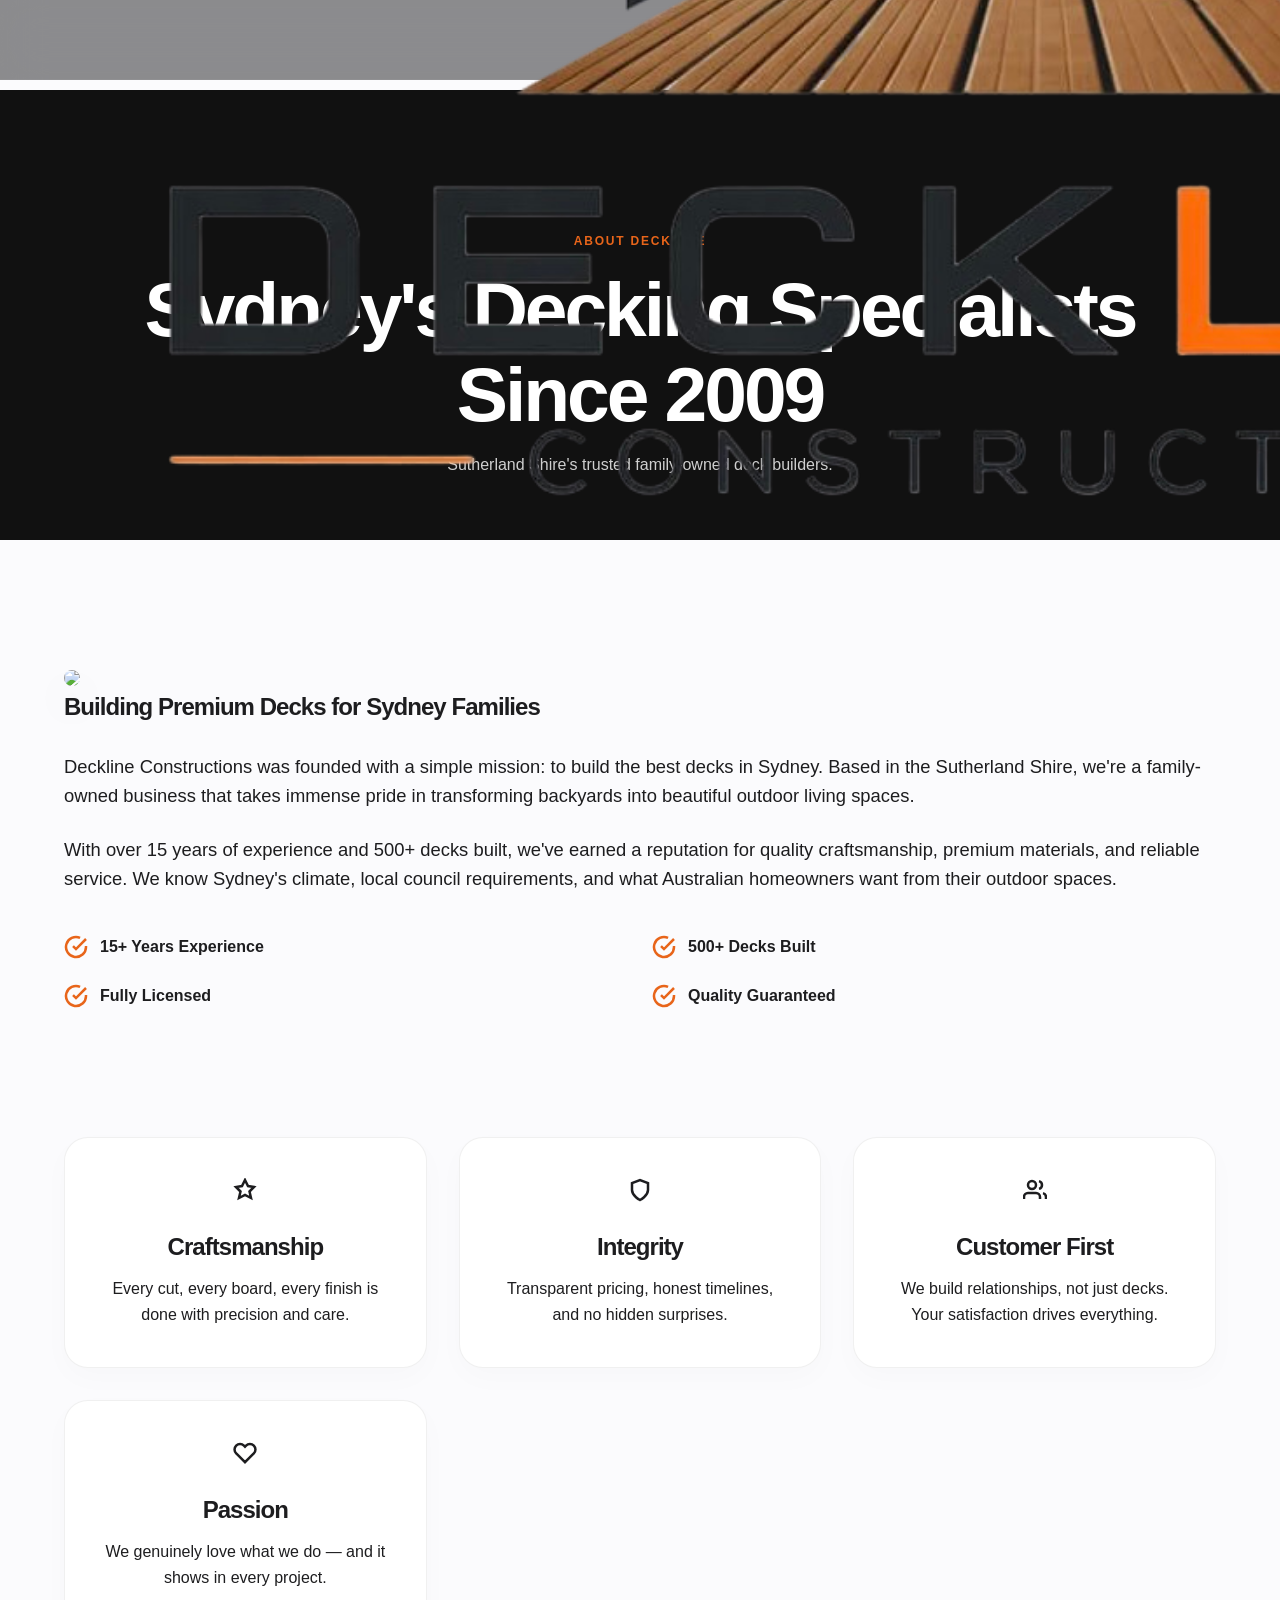
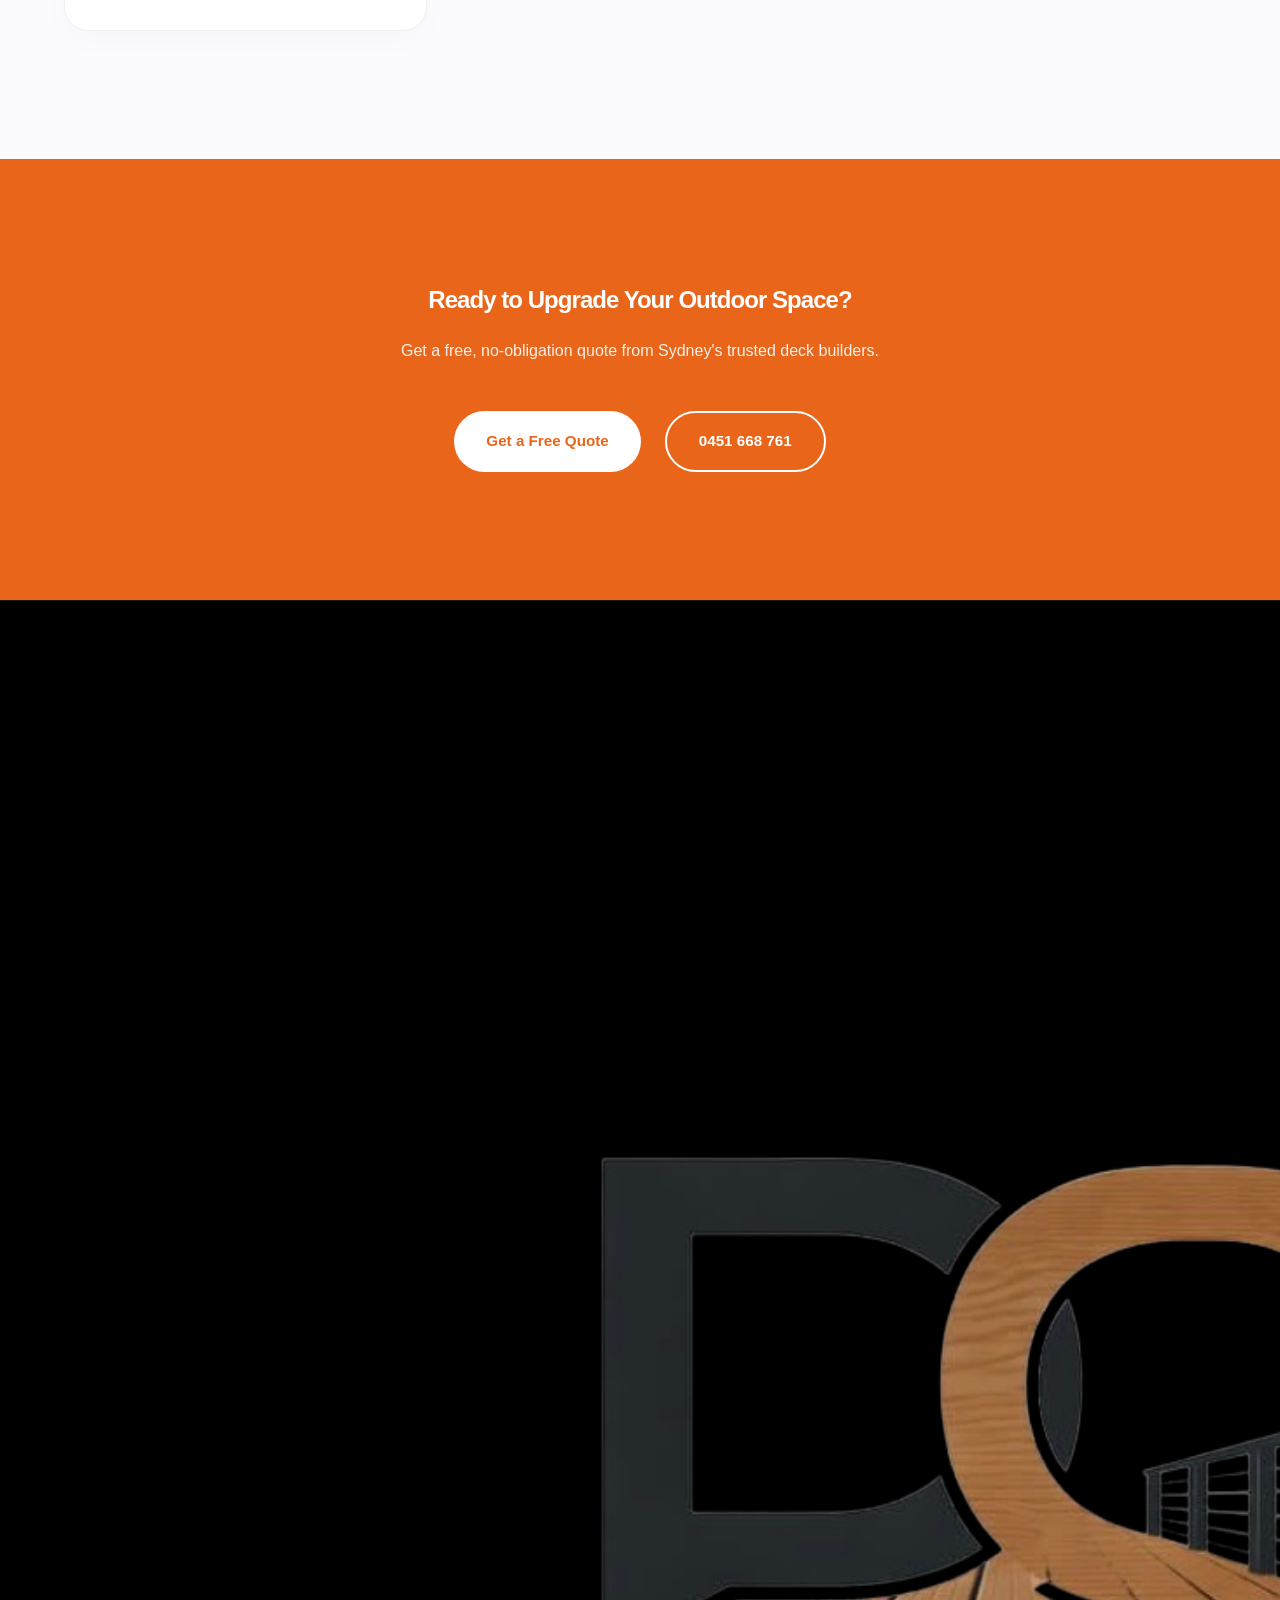
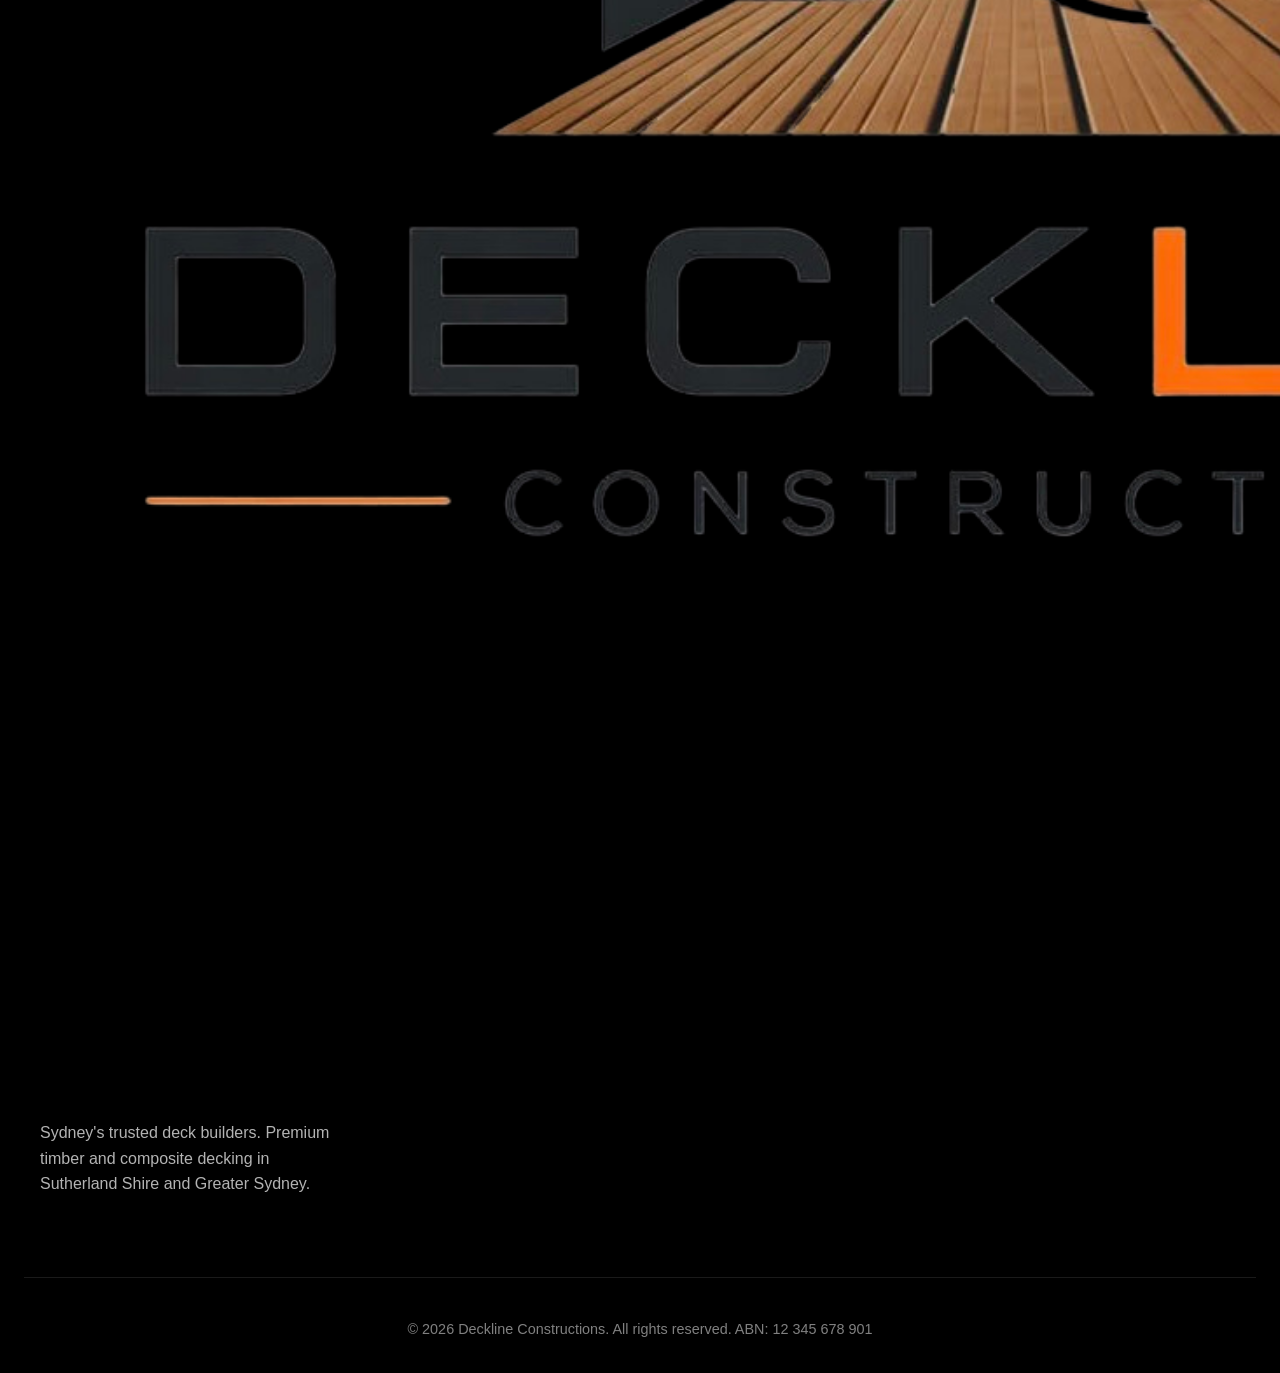
==== about.html @ 8457c36b "Update about.html" ====
<!DOCTYPE html>
<html lang="en">
<head>
  <meta charset="UTF-8">
  <meta name="viewport" content="width=device-width, initial-scale=1.0">
  <title>About Deckline Constructions | Custom Deck Builders Sydney</title>
  <link rel="stylesheet" href="style.css">
</head>
<body>

  <nav id="navbar">
    <a href="index.html" class="nav-logo">
      <img src="DecklineLogo.png" class="full-logo" alt="Deckline Constructions" onerror="this.outerHTML='<span style=\'color:var(--text-dark); font-size:1.5rem; font-weight:800;\'>Deckline</span>'">
    </a>
    <ul class="nav-links">
      <li><a href="index.html">Home</a></li>
      <li><a href="services.html">Services</a></li>
      <li><a href="gallery.html">Gallery</a></li>
      <li><a href="about.html" style="color: var(--accent); font-weight: 700;">About</a></li>
      <li><a href="contact.html">Contact</a></li>
    </ul>
    <div class="nav-actions">
      <a href="tel:0451668761" class="nav-phone"><svg width="20" height="20" fill="none" stroke="var(--accent)" stroke-width="2" viewBox="0 0 24 24"><path d="M22 16.92v3a2 2 0 0 1-2.18 2 19.79 19.79 0 0 1-8.63-3.07 19.5 19.5 0 0 1-6-6 19.79 19.79 0 0 1-3.07-8.67A2 2 0 0 1 4.11 2h3a2 2 0 0 1 2 1.72 12.84 12.84 0 0 0 .7 2.81 2 2 0 0 1-.45 2.11L8.09 9.91a16 16 0 0 0 6 6l1.27-1.27a2 2 0 0 1 2.11-.45 12.84 12.84 0 0 0 2.81.7A2 2 0 0 1 22 16.92z"></path></svg> 0451 668 761</a>
      <a href="contact.html" class="btn btn-accent" style="padding: 0.8rem 2rem;">Get a Quote</a>
    </div>
  </nav>

  <main style="padding-top: 90px; background: var(--bg-white);">
    
    <header class="hero-global" style="height: 50vh; min-height: 450px; background: var(--bg-dark);">
      <div class="container hero-content reveal text-center">
        <span class="section-label">About Deckline</span>
        <h1 style="color: white; margin-bottom: 1rem; font-size: clamp(3rem, 6vw, 5rem);">Sydney's Decking Specialists Since 2009</h1>
        <p style="max-width: 600px; margin: 0 auto; color: rgba(255,255,255,0.8);">Sutherland Shire's trusted family-owned deck builders.</p>
      </div>
    </header>

    <section style="padding: 8rem 0;">
      <div class="container grid-2 align-items-start">
        <img src="/api/placeholder/800/600" style="width: 100%; border-radius: var(--radius-lg); box-shadow: 0 20px 40px rgba(0,0,0,0.1);" class="reveal">
        <div class="reveal delay-1">
          <h2 style="margin-bottom: 2rem;">Building Premium Decks for Sydney Families</h2>
          <p style="margin-bottom: 1.5rem; font-size: 1.15rem; color: var(--text-dark);">Deckline Constructions was founded with a simple mission: to build the best decks in Sydney. Based in the Sutherland Shire, we're a family-owned business that takes immense pride in transforming backyards into beautiful outdoor living spaces.</p>
          <p style="margin-bottom: 2.5rem; font-size: 1.15rem; color: var(--text-dark);">With over 15 years of experience and 500+ decks built, we've earned a reputation for quality craftsmanship, premium materials, and reliable service. We know Sydney's climate, local council requirements, and what Australian homeowners want from their outdoor spaces.</p>
          <ul style="list-style: none; display: grid; grid-template-columns: 1fr 1fr; gap: 1.5rem;">
            <li style="font-weight: 600; color: var(--text-dark); display: flex; align-items: center; gap: 0.75rem;"><svg width="24" height="24" fill="none" stroke="var(--accent)" stroke-width="2.5" viewBox="0 0 24 24"><path d="M22 11.08V12a10 10 0 1 1-5.93-9.14"></path><polyline points="22 4 12 14.01 9 11.01"></polyline></svg> 15+ Years Experience</li>
            <li style="font-weight: 600; color: var(--text-dark); display: flex; align-items: center; gap: 0.75rem;"><svg width="24" height="24" fill="none" stroke="var(--accent)" stroke-width="2.5" viewBox="0 0 24 24"><path d="M22 11.08V12a10 10 0 1 1-5.93-9.14"></path><polyline points="22 4 12 14.01 9 11.01"></polyline></svg> 500+ Decks Built</li>
            <li style="font-weight: 600; color: var(--text-dark); display: flex; align-items: center; gap: 0.75rem;"><svg width="24" height="24" fill="none" stroke="var(--accent)" stroke-width="2.5" viewBox="0 0 24 24"><path d="M22 11.08V12a10 10 0 1 1-5.93-9.14"></path><polyline points="22 4 12 14.01 9 11.01"></polyline></svg> Fully Licensed</li>
            <li style="font-weight: 600; color: var(--text-dark); display: flex; align-items: center; gap: 0.75rem;"><svg width="24" height="24" fill="none" stroke="var(--accent)" stroke-width="2.5" viewBox="0 0 24 24"><path d="M22 11.08V12a10 10 0 1 1-5.93-9.14"></path><polyline points="22 4 12 14.01 9 11.01"></polyline></svg> Quality Guaranteed</li>
          </ul>
        </div>
      </div>

      <div class="container" style="margin-top: 8rem;">
        <div style="display: grid; grid-template-columns: repeat(auto-fit, minmax(280px, 1fr)); gap: 2rem;">
          <div class="card reveal text-center">
            <div class="card-icon" style="margin: 0 auto 1.5rem;"><svg width="24" height="24" fill="none" stroke="currentColor" stroke-width="2.5" viewBox="0 0 24 24"><path d="M12 2l3 6 6 1-4.5 4.5L18 20l-6-3-6 3 1.5-6.5L3 9l6-1z"></path></svg></div>
            <h4 style="font-size: 1.5rem; margin-bottom: 1rem;">Craftsmanship</h4>
            <p>Every cut, every board, every finish is done with precision and care.</p>
          </div>
          <div class="card reveal delay-1 text-center">
            <div class="card-icon" style="margin: 0 auto 1.5rem;"><svg width="24" height="24" fill="none" stroke="currentColor" stroke-width="2.5" viewBox="0 0 24 24"><path d="M12 22s8-4 8-10V5l-8-3-8 3v7c0 6 8 10 8 10z"></path></svg></div>
            <h4 style="font-size: 1.5rem; margin-bottom: 1rem;">Integrity</h4>
            <p>Transparent pricing, honest timelines, and no hidden surprises.</p>
          </div>
          <div class="card reveal delay-2 text-center">
            <div class="card-icon" style="margin: 0 auto 1.5rem;"><svg width="24" height="24" fill="none" stroke="currentColor" stroke-width="2.5" viewBox="0 0 24 24"><path d="M17 21v-2a4 4 0 0 0-4-4H5a4 4 0 0 0-4 4v2"></path><circle cx="9" cy="7" r="4"></circle><path d="M23 21v-2a4 4 0 0 0-3-3.87"></path><path d="M16 3.13a4 4 0 0 1 0 7.75"></path></svg></div>
            <h4 style="font-size: 1.5rem; margin-bottom: 1rem;">Customer First</h4>
            <p>We build relationships, not just decks. Your satisfaction drives everything.</p>
          </div>
          <div class="card reveal delay-1 text-center">
            <div class="card-icon" style="margin: 0 auto 1.5rem;"><svg width="24" height="24" fill="none" stroke="currentColor" stroke-width="2.5" viewBox="0 0 24 24"><path d="M20.84 4.61a5.5 5.5 0 0 0-7.78 0L12 5.67l-1.06-1.06a5.5 5.5 0 0 0-7.78 7.78l1.06 1.06L12 21.23l7.78-7.78 1.06-1.06a5.5 5.5 0 0 0 0-7.78z"></path></svg></div>
            <h4 style="font-size: 1.5rem; margin-bottom: 1rem;">Passion</h4>
            <p>We genuinely love what we do — and it shows in every project.</p>
          </div>
        </div>
      </div>
    </section>

    <section style="background: var(--accent); text-align: center; padding: 8rem 0;">
      <div class="container reveal">
        <h2 style="color: white; margin-bottom: 1.5rem;">Ready to Upgrade Your Outdoor Space?</h2>
        <p style="color: rgba(255,255,255,0.9); max-width: 600px; margin: 0 auto 3rem;">Get a free, no-obligation quote from Sydney's trusted deck builders.</p>
        <div style="display: flex; gap: 1.5rem; justify-content: center; flex-wrap: wrap;">
          <a href="contact.html" class="btn" style="background: white; color: var(--accent);">Get a Free Quote</a>
          <a href="tel:0451668761" class="btn" style="border: 2px solid white; color: white; background: transparent;">0451 668 761</a>
        </div>
      </div>
    </section>
  </main>
  
  <footer>
    <div class="footer-grid">
      <div>
        <a href="index.html" style="display: block; margin-bottom: 2rem;"><img src="DecklineLogo.png" class="full-logo" alt="Deckline Logo" onerror="this.outerHTML='<span style=\'color:white; font-size:1.5rem; font-weight:800;\'>Deckline</span>'"></a>
        <p style="font-size: 1rem; max-width: 300px; color: rgba(255,255,255,0.7);">Sydney's trusted deck builders. Premium timber and composite decking in Sutherland Shire and Greater Sydney.</p>
      </div>
      <div>
        <div class="footer-title">Services</div>
        <ul class="footer-links">
          <li><a href="timber.html">Timber Decking</a></li>
          <li><a href="composite.html">Composite Decking</a></li>
          <li><a href="repairs.html">Deck Repairs</a></li>
          <li><a href="pool.html">Pool Decking</a></li>
          <li><a href="outdoor.html">Outdoor Living Spaces</a></li>
        </ul>
      </div>
      <div>
        <div class="footer-title">Service Areas</div>
        <ul class="footer-links">
          <li><a href="#">Sutherland Shire</a></li>
          <li><a href="#">Menai & Cronulla</a></li>
          <li><a href="#">Caringbah</a></li>
          <li><a href="#">Greater Sydney</a></li>
        </ul>
      </div>
      <div>
        <div class="footer-title">Contact</div>
        <ul class="footer-links">
          <li style="display: flex; gap: 1rem; align-items: center;"><svg width="20" height="20" fill="none" stroke="var(--accent)" stroke-width="2" viewBox="0 0 24 24"><path d="M22 16.92v3a2 2 0 0 1-2.18 2 19.79 19.79 0 0 1-8.63-3.07 19.5 19.5 0 0 1-6-6 19.79 19.79 0 0 1-3.07-8.67A2 2 0 0 1 4.11 2h3a2 2 0 0 1 2 1.72 12.84 12.84 0 0 0 .7 2.81 2 2 0 0 1-.45 2.11L8.09 9.91a16 16 0 0 0 6 6l1.27-1.27a2 2 0 0 1 2.11-.45 12.84 12.84 0 0 0 2.81.7A2 2 0 0 1 22 16.92z"></path></svg> 0451 668 761</li>
          <li style="display: flex; gap: 1rem; align-items: center;"><svg width="20" height="20" fill="none" stroke="var(--accent)" stroke-width="2" viewBox="0 0 24 24"><path d="M4 4h16c1.1 0 2 .9 2 2v12c0 1.1-.9 2-2 2H4c-1.1 0-2-.9-2-2V6c0-1.1.9-2 2-2z"></path><polyline points="22,6 12,13 2,6"></polyline></svg> info@deckline.com.au</li>
        </ul>
      </div>
    </div>
    <div style="text-align: center; border-top: 1px solid rgba(255,255,255,0.1); margin-top: 5rem; padding-top: 2.5rem; color: rgba(255,255,255,0.5); font-size: 0.9rem;">
      © 2026 Deckline Constructions. All rights reserved. ABN: 12 345 678 901
    </div>
  </footer>
  <script>window.addEventListener('scroll', () => { document.getElementById('navbar').classList.toggle('scrolled', window.scrollY > 50); }); const observer = new IntersectionObserver((entries) => { entries.forEach(e => { if (e.isIntersecting) { e.target.classList.add('visible'); observer.unobserve(e.target); }}); }, { threshold: 0.1 }); document.querySelectorAll('.reveal').forEach(el => observer.observe(el));</script>
</body>
</html>
---- style.css ----
:root {
  --bg-light: #FBFBFD; --bg-dark: #111111; --bg-pitch: #000000;
  --surface-light: #FFFFFF; --surface-dark: #1C1C1E;
  --text-dark: #1D1D1F; --text-muted: #86868B;
  --accent: #E8651A; --accent-hover: #FF7B2E;
  --border-light: rgba(0,0,0,0.06); --border-dark: rgba(255,255,255,0.1);
  --radius-xl: 32px; --radius-lg: 24px; --radius-md: 16px;
  --ease: cubic-bezier(0.16, 1, 0.3, 1);
}
*, *::before, *::after { box-sizing: border-box; margin: 0; padding: 0; }
html { font-size: 16px; -webkit-font-smoothing: antialiased; scroll-behavior: smooth; }
body { font-family: -apple-system, BlinkMacSystemFont, "SF Pro Display", sans-serif; background: var(--bg-light); color: var(--text-dark); line-height: 1.6; overflow-x: hidden; }

/* TYPOGRAPHY */
h1, h2, h3, h4 { letter-spacing: -0.04em; font-weight: 700; line-height: 1.1; }
.section-label { color: var(--accent); font-size: 0.75rem; font-weight: 700; text-transform: uppercase; letter-spacing: 0.15em; margin-bottom: 1rem; display: block; }
.container { max-width: 1200px; margin: 0 auto; padding: 0 1.5rem; }

/* UTILS & ANIMATIONS */
.reveal { opacity: 0; transform: translateY(30px); transition: all 0.8s var(--ease); }
.reveal.visible { opacity: 1; transform: translateY(0); }
.delay-1 { transition-delay: 0.1s; } .delay-2 { transition-delay: 0.2s; }
.text-center { text-align: center; }

/* BUTTONS */
.btn { display: inline-flex; align-items: center; justify-content: center; gap: 0.5rem; padding: 1rem 2rem; border-radius: 50px; font-weight: 600; font-size: 0.95rem; cursor: pointer; transition: all 0.3s var(--ease); text-decoration: none; border: none; }
.btn-primary { background: var(--text-dark); color: white; }
.btn-primary:hover { transform: scale(1.02); background: #000; box-shadow: 0 10px 30px rgba(0,0,0,0.15); }
.btn-accent { background: var(--accent); color: white; }
.btn-accent:hover { transform: scale(1.02); background: var(--accent-hover); box-shadow: 0 10px 30px rgba(232, 101, 26, 0.3); }
.btn-outline { background: transparent; border: 1px solid var(--border-dark); color: white; backdrop-filter: blur(10px); }
.btn-outline:hover { background: rgba(255,255,255,0.1); border-color: rgba(255,255,255,0.3); }

/* NAV */
nav { position: fixed; top: 0; left: 0; right: 0; height: 80px; z-index: 100; display: flex; align-items: center; justify-content: space-between; padding: 0 5%; background: rgba(29,29,31,0.5); backdrop-filter: saturate(180%) blur(20px); -webkit-backdrop-filter: blur(20px); border-bottom: 1px solid rgba(255,255,255,0.05); transition: all 0.4s var(--ease); }
nav.scrolled { background: rgba(251,251,253,0.95); border-bottom: 1px solid var(--border-light); }
.nav-logo { font-size: 1.25rem; font-weight: 800; color: white; text-decoration: none; display: flex; align-items: center; gap: 0.5rem; transition: color 0.3s;}
nav.scrolled .nav-logo, nav.scrolled .nav-links a { color: var(--text-dark); }
.nav-logo-mark { background: var(--accent); width: 32px; height: 32px; display: flex; align-items: center; justify-content: center; border-radius: 8px; font-size: 1rem; color: white;}
.nav-links { display: none; gap: 2.5rem; list-style: none; }
.nav-links a { color: white; text-decoration: none; font-size: 0.85rem; font-weight: 600; letter-spacing: 0.05em; transition: color 0.3s; text-transform: uppercase; }
.nav-links a:hover { color: var(--accent) !important; }
@media (min-width: 1024px) { .nav-links { display: flex; } }

/* HERO SECTIONS */
.hero-global { position: relative; display: flex; align-items: center; justify-content: center; padding-top: 80px; background: var(--bg-pitch); color: white; overflow: hidden; }
.hero-img-bg { position: absolute; inset: 0; width: 100%; height: 100%; object-fit: cover; opacity: 0.4; z-index: 0; }
.hero-gradient { position: absolute; inset: 0; background: linear-gradient(180deg, rgba(0,0,0,0.3) 0%, var(--bg-pitch) 100%); z-index: 1; }
.hero-content { position: relative; z-index: 2; text-align: center; }

/* BENTO GRIDS & CARDS */
.grid-auto { display: grid; grid-template-columns: repeat(auto-fit, minmax(300px, 1fr)); gap: 1.5rem; }
.card { background: var(--surface-light); padding: 2.5rem; border-radius: var(--radius-lg); border: 1px solid var(--border-light); box-shadow: 0 10px 30px rgba(0,0,0,0.02); }
.card-dark { background: var(--surface-dark); border-color: var(--border-dark); color: white; }

/* FOOTER */
footer { background: var(--bg-pitch); color: rgba(255,255,255,0.7); padding: 5rem 1.5rem 2rem; border-top: 1px solid var(--border-dark); }
.footer-grid { display: grid; grid-template-columns: 2fr 1fr 1fr 1.5fr; gap: 3rem; max-width: 1200px; margin: 0 auto; }
.footer-title { color: white; font-size: 0.85rem; text-transform: uppercase; letter-spacing: 0.1em; margin-bottom: 1.5rem; font-weight: 700; }
.footer-links { list-style: none; display: flex; flex-direction: column; gap: 0.75rem; }
.footer-links a { color: rgba(255,255,255,0.7); text-decoration: none; font-size: 0.9rem; transition: color 0.2s; }
.footer-links a:hover { color: var(--accent); }
@media (max-width: 768px) { .footer-grid { grid-template-columns: 1fr; } }
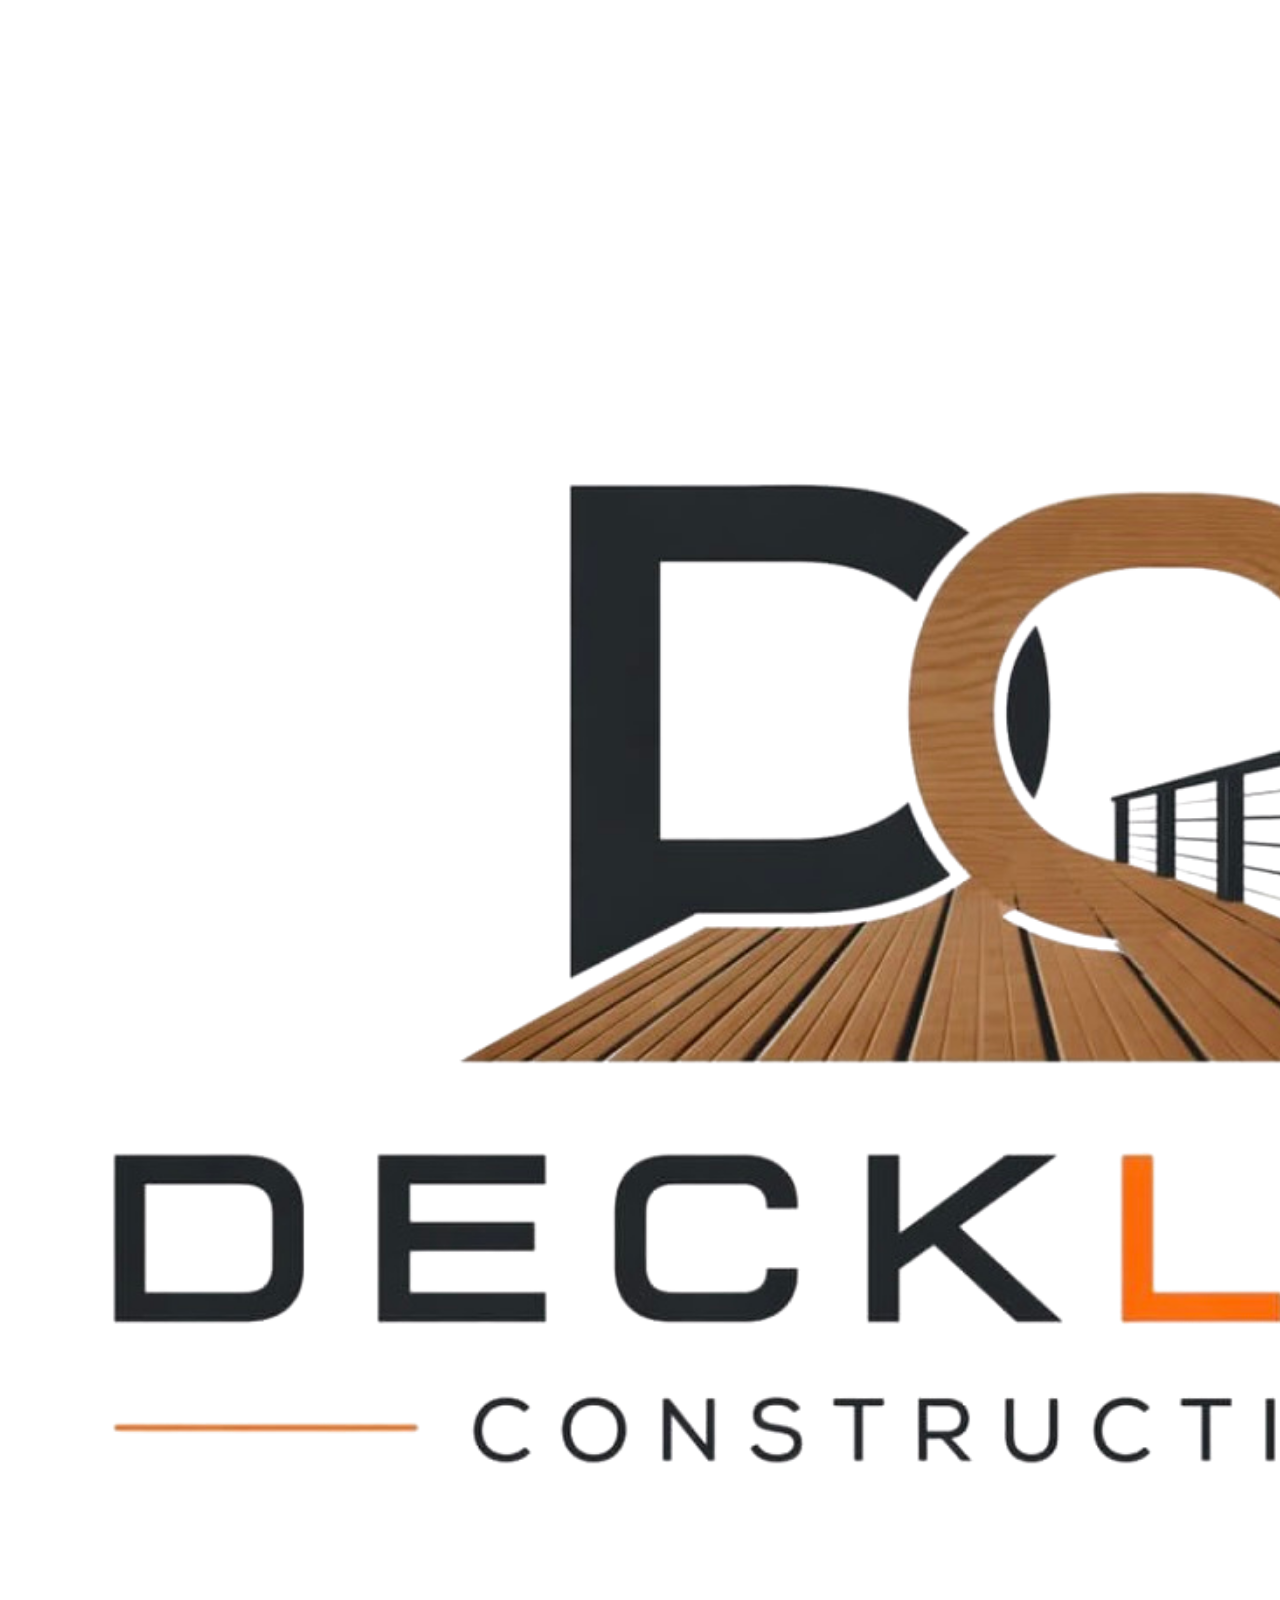
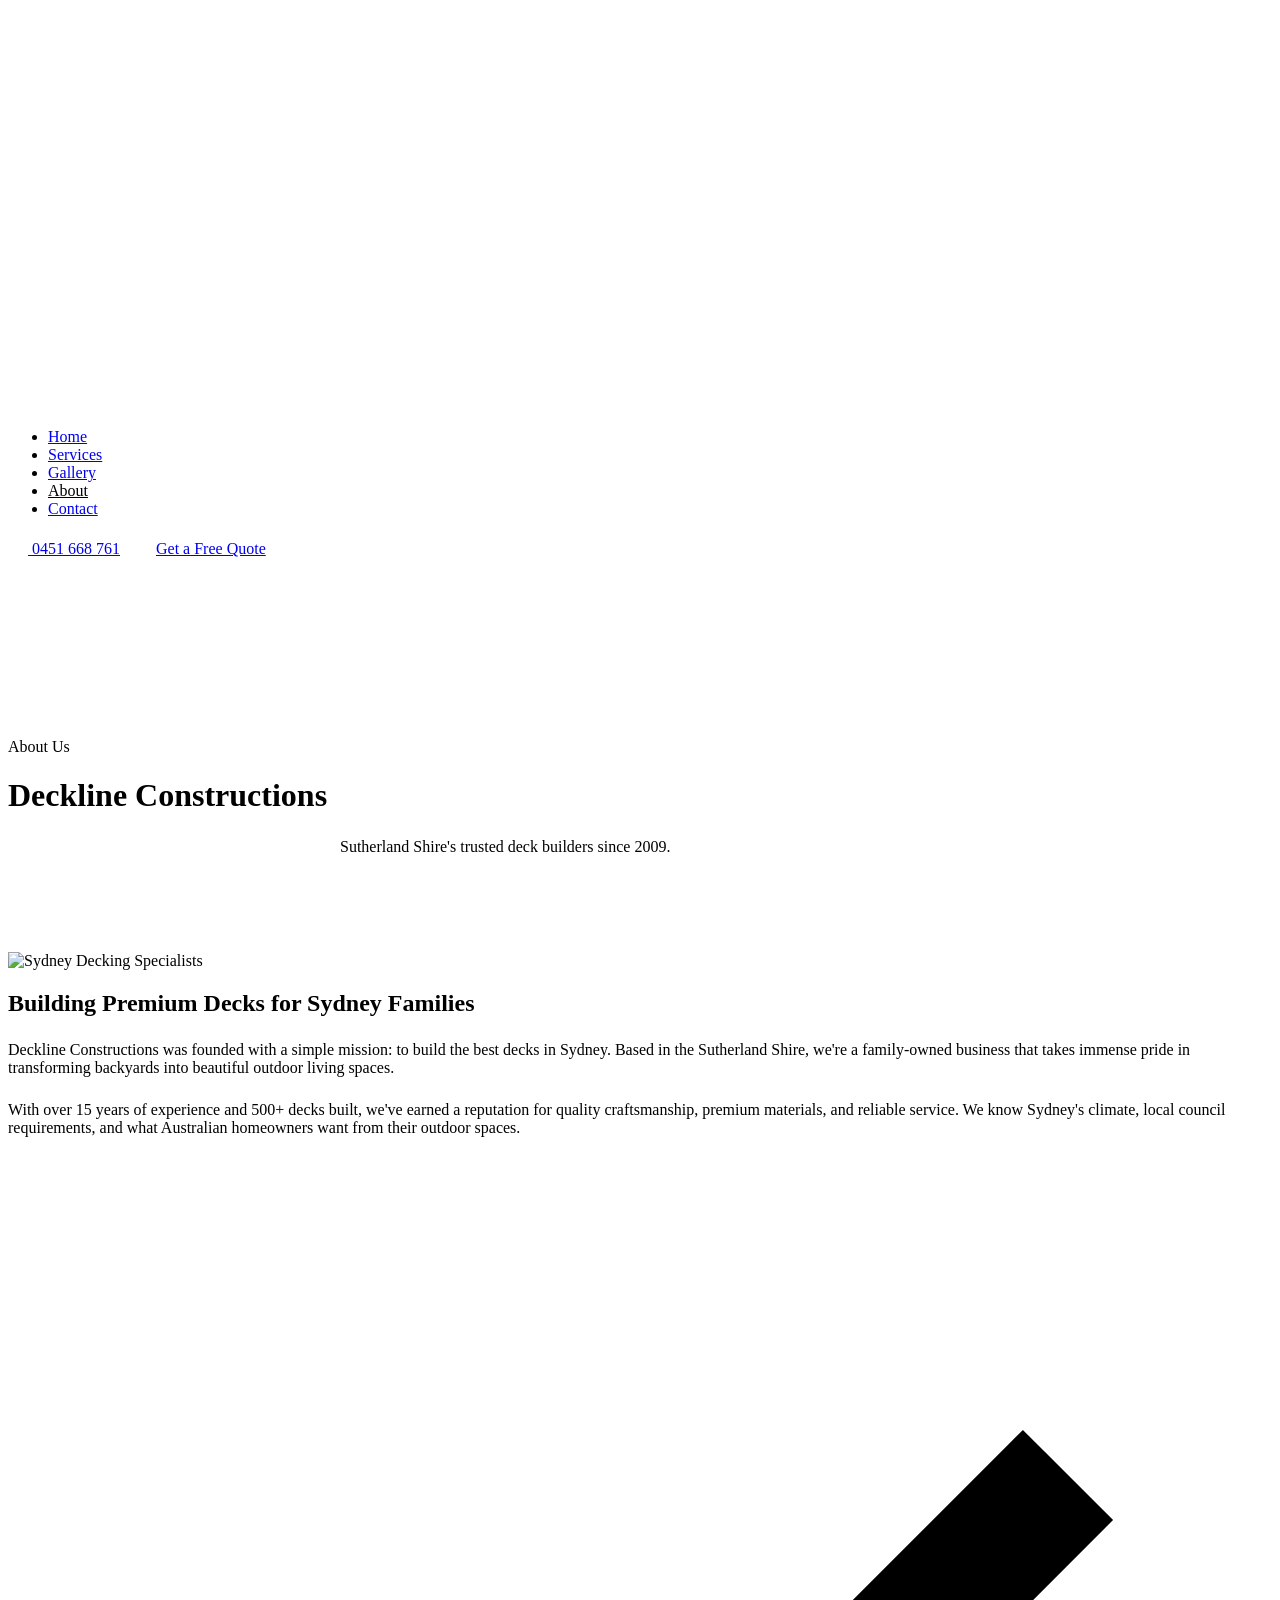
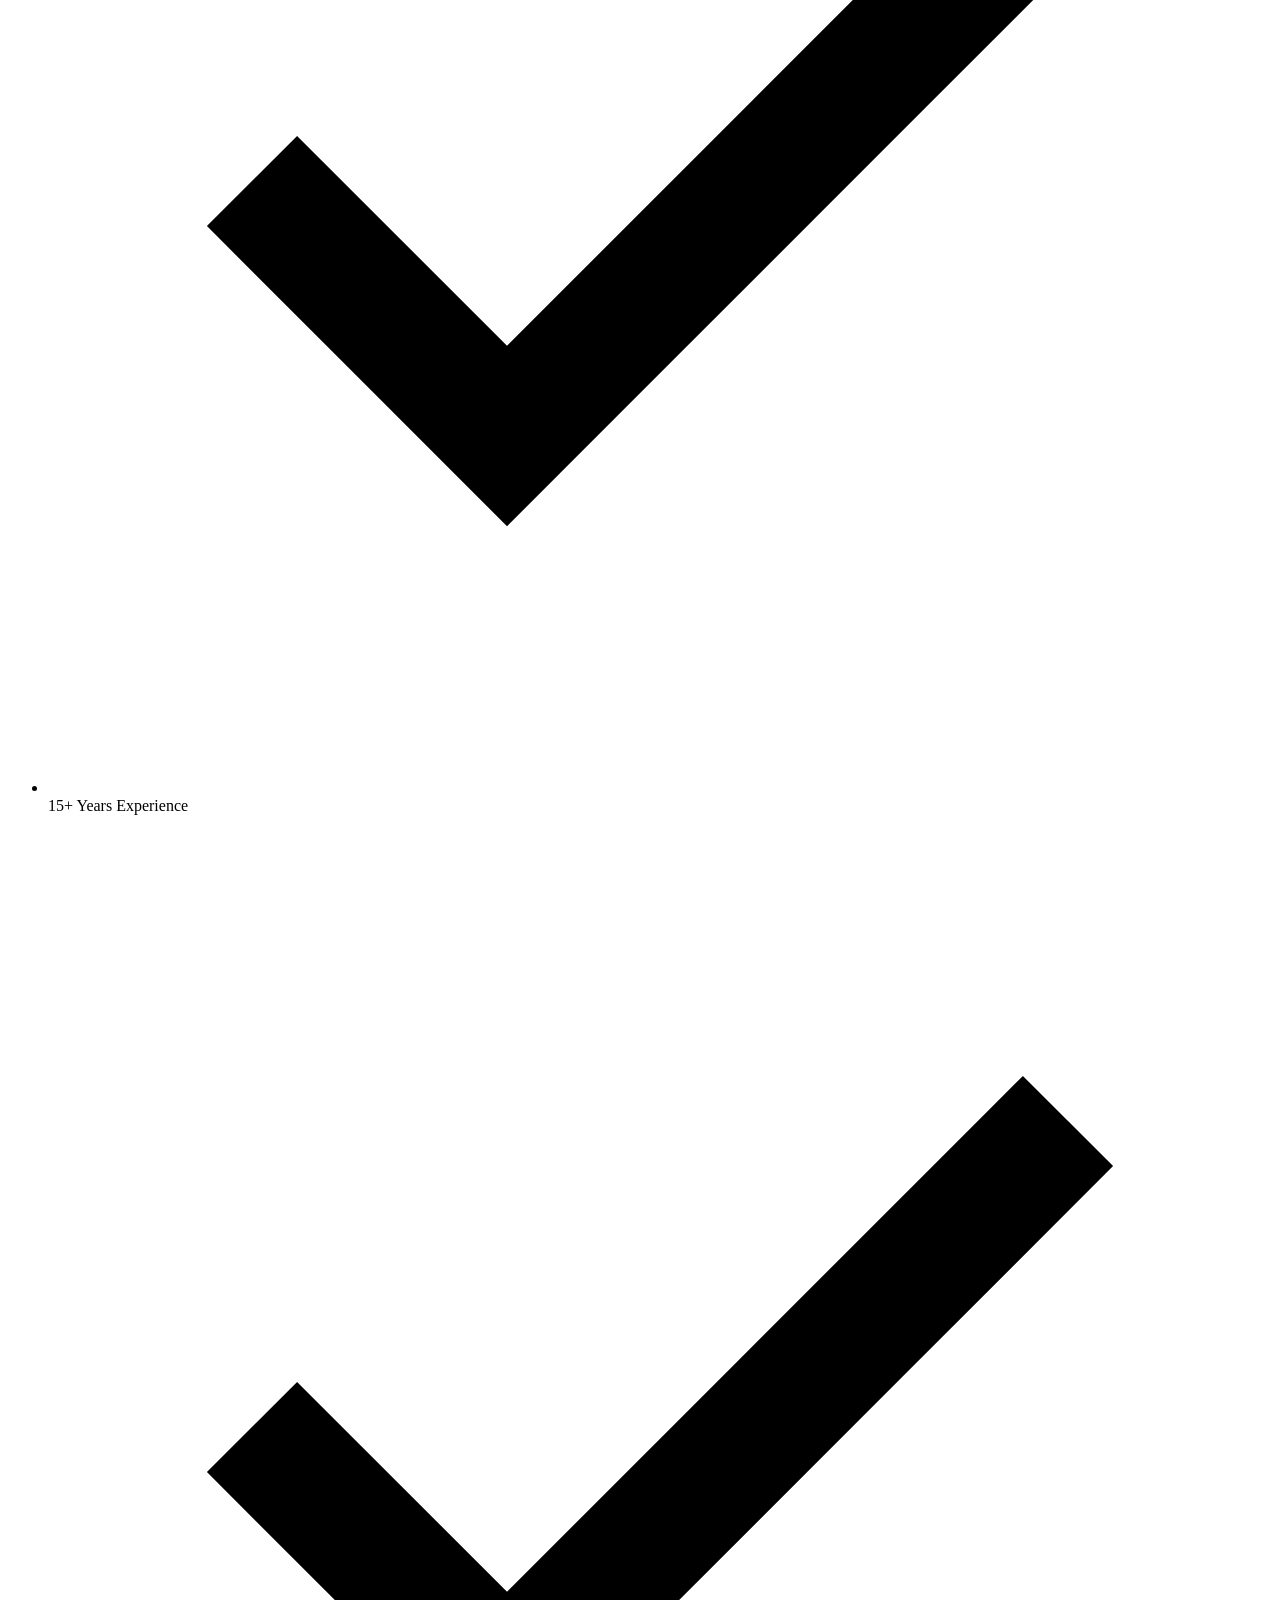
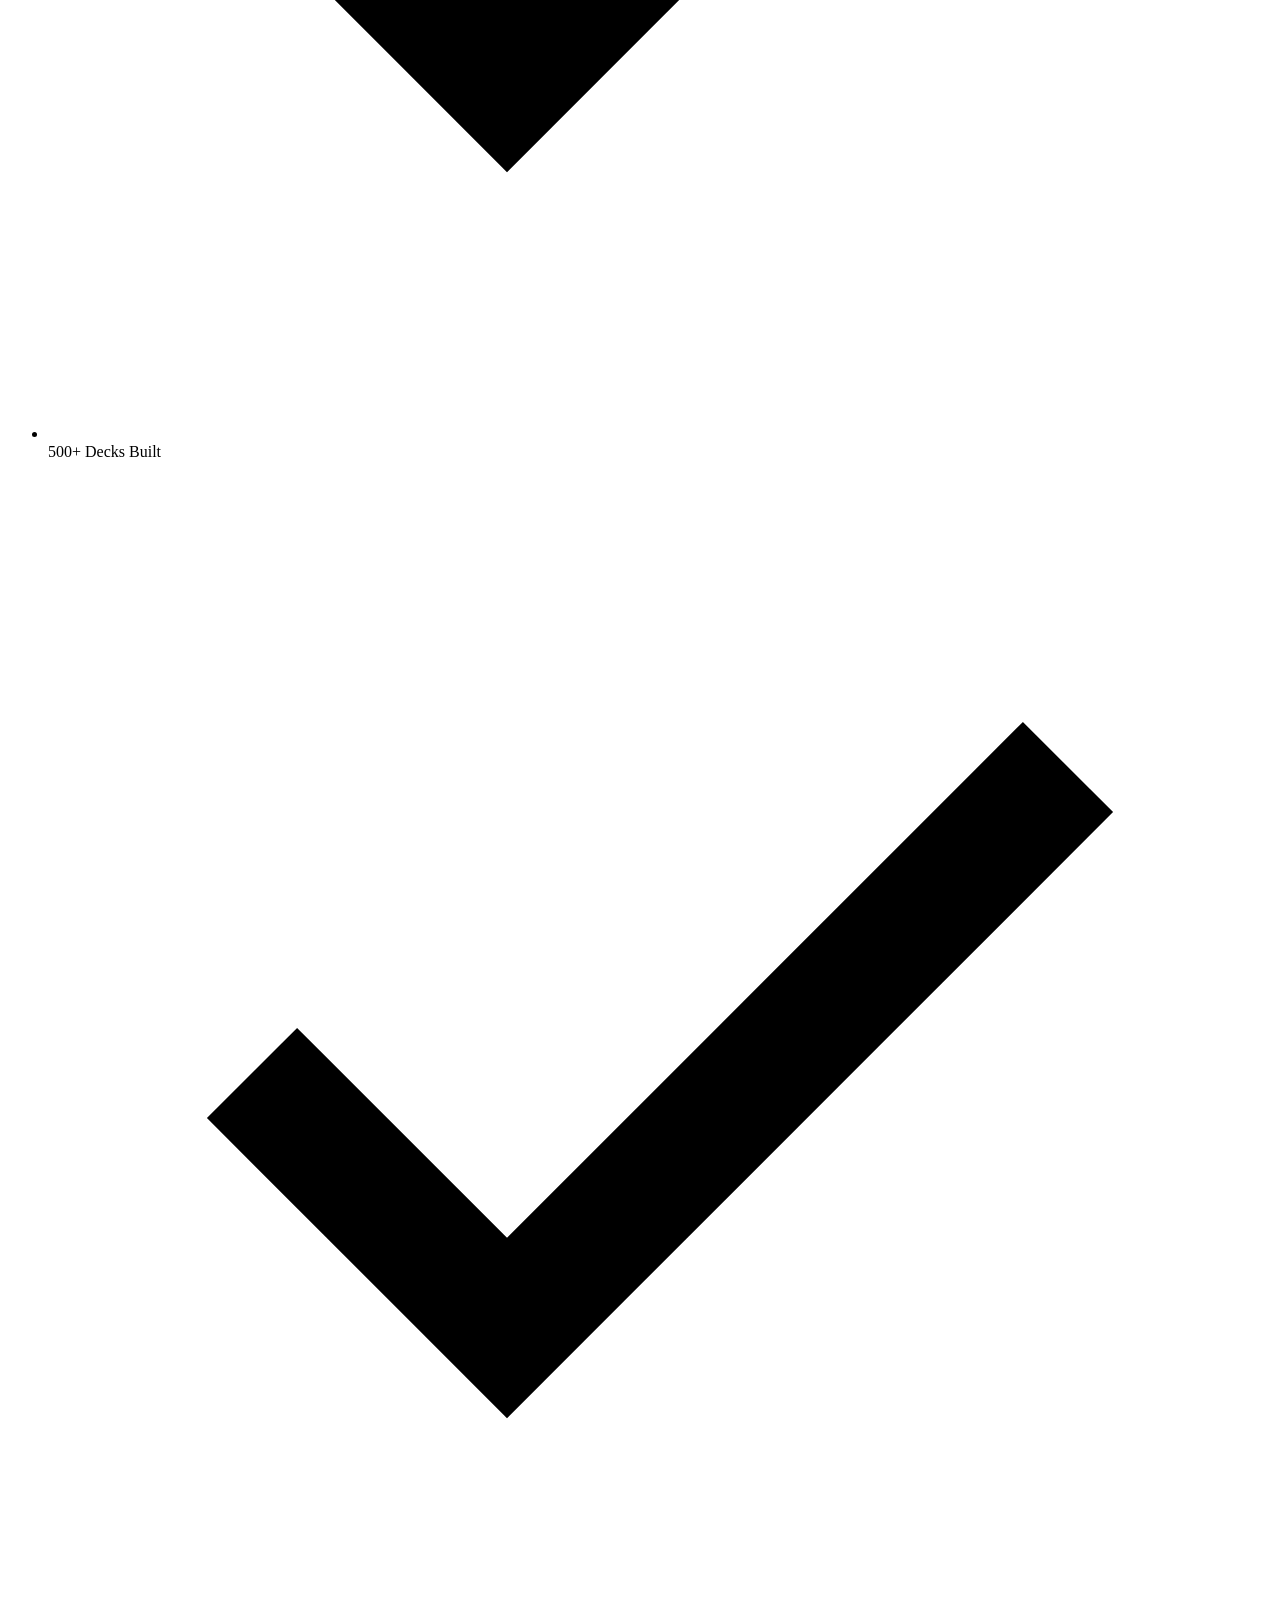
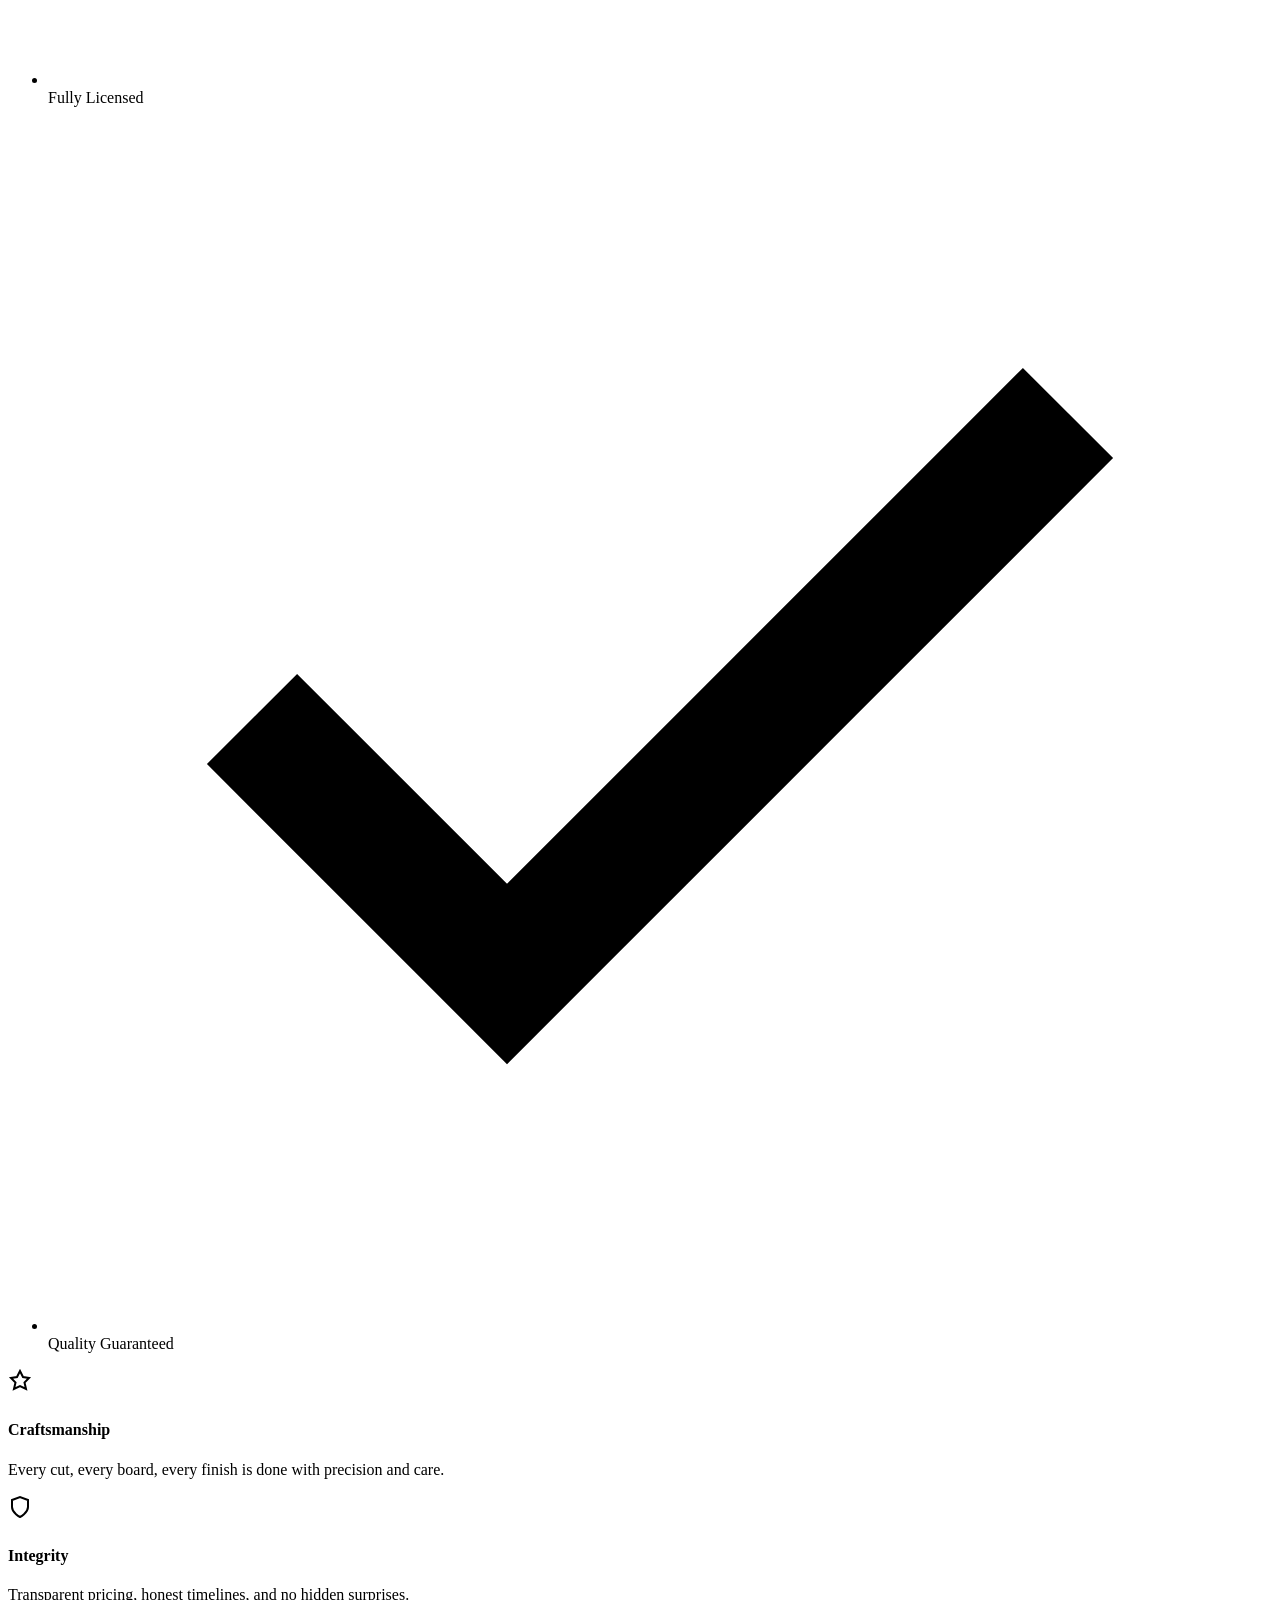
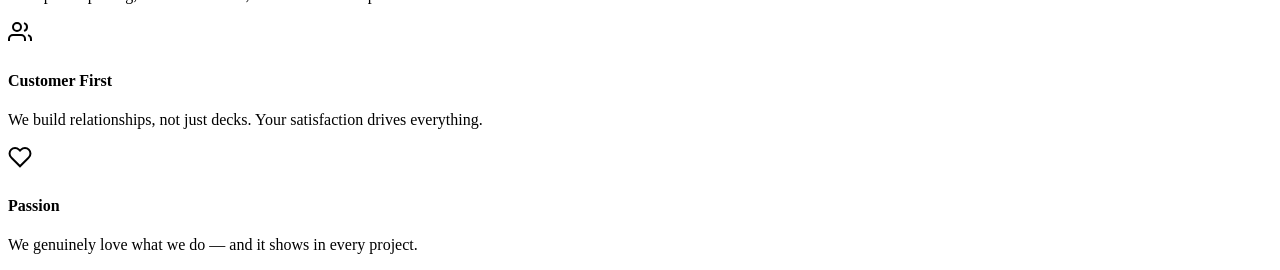
==== commit ec2eda83: "Update about.html" ====
--- a/about.html
+++ b/about.html
@@ -1,13 +1,11 @@
 <!DOCTYPE html>
-<html lang="en">
+<html lang="en" class="scroll-smooth">
 <head>
-  <meta charset="UTF-8">
-  <meta name="viewport" content="width=device-width, initial-scale=1.0">
-  <title>About Deckline Constructions | Custom Deck Builders Sydney</title>
-  <link rel="stylesheet" href="style.css">
-</head>
+  <meta charset="UTF-8" />
+  <meta name="viewport" content="width=device-width, initial-scale=1.0" />
+  <title>About Us | Deckline Constructions</title>
+  </head>
 <body>
-
   <nav id="navbar">
     <a href="index.html" class="nav-logo">
       <img src="DecklineLogo.png" class="full-logo" alt="Deckline Constructions" onerror="this.outerHTML='<span style=\'color:var(--text-dark); font-size:1.5rem; font-weight:800;\'>Deckline</span>'">
@@ -16,116 +14,69 @@
       <li><a href="index.html">Home</a></li>
       <li><a href="services.html">Services</a></li>
       <li><a href="gallery.html">Gallery</a></li>
-      <li><a href="about.html" style="color: var(--accent); font-weight: 700;">About</a></li>
+      <li><a href="about.html" style="color: var(--accent);">About</a></li>
       <li><a href="contact.html">Contact</a></li>
     </ul>
     <div class="nav-actions">
       <a href="tel:0451668761" class="nav-phone"><svg width="20" height="20" fill="none" stroke="var(--accent)" stroke-width="2" viewBox="0 0 24 24"><path d="M22 16.92v3a2 2 0 0 1-2.18 2 19.79 19.79 0 0 1-8.63-3.07 19.5 19.5 0 0 1-6-6 19.79 19.79 0 0 1-3.07-8.67A2 2 0 0 1 4.11 2h3a2 2 0 0 1 2 1.72 12.84 12.84 0 0 0 .7 2.81 2 2 0 0 1-.45 2.11L8.09 9.91a16 16 0 0 0 6 6l1.27-1.27a2 2 0 0 1 2.11-.45 12.84 12.84 0 0 0 2.81.7A2 2 0 0 1 22 16.92z"></path></svg> 0451 668 761</a>
-      <a href="contact.html" class="btn btn-accent" style="padding: 0.8rem 2rem;">Get a Quote</a>
+      <a href="contact.html" class="btn btn-accent" style="padding: 0.8rem 2rem;">Get a Free Quote</a>
     </div>
   </nav>
 
-  <main style="padding-top: 90px; background: var(--bg-white);">
-    
-    <header class="hero-global" style="height: 50vh; min-height: 450px; background: var(--bg-dark);">
-      <div class="container hero-content reveal text-center">
-        <span class="section-label">About Deckline</span>
-        <h1 style="color: white; margin-bottom: 1rem; font-size: clamp(3rem, 6vw, 5rem);">Sydney's Decking Specialists Since 2009</h1>
-        <p style="max-width: 600px; margin: 0 auto; color: rgba(255,255,255,0.8);">Sutherland Shire's trusted family-owned deck builders.</p>
+  <header style="padding-top: 180px; padding-bottom: 4rem; background: var(--bg-white);">
+    <div class="container text-center reveal">
+      <span class="section-label">About Us</span>
+      <h1 style="margin-bottom: 1.5rem;">Deckline Constructions</h1>
+      <p style="max-width: 600px; margin: 0 auto;">Sutherland Shire's trusted deck builders since 2009.</p>
+    </div>
+  </header>
+
+  <section class="bg-white" style="padding-top: 2rem;">
+    <div class="container grid-2">
+      <div class="reveal">
+        <img src="/api/placeholder/800/600" class="service-img" alt="Sydney Decking Specialists" style="aspect-ratio: 4/3;">
       </div>
-    </header>
-
-    <section style="padding: 8rem 0;">
-      <div class="container grid-2 align-items-start">
-        <img src="/api/placeholder/800/600" style="width: 100%; border-radius: var(--radius-lg); box-shadow: 0 20px 40px rgba(0,0,0,0.1);" class="reveal">
-        <div class="reveal delay-1">
-          <h2 style="margin-bottom: 2rem;">Building Premium Decks for Sydney Families</h2>
-          <p style="margin-bottom: 1.5rem; font-size: 1.15rem; color: var(--text-dark);">Deckline Constructions was founded with a simple mission: to build the best decks in Sydney. Based in the Sutherland Shire, we're a family-owned business that takes immense pride in transforming backyards into beautiful outdoor living spaces.</p>
-          <p style="margin-bottom: 2.5rem; font-size: 1.15rem; color: var(--text-dark);">With over 15 years of experience and 500+ decks built, we've earned a reputation for quality craftsmanship, premium materials, and reliable service. We know Sydney's climate, local council requirements, and what Australian homeowners want from their outdoor spaces.</p>
-          <ul style="list-style: none; display: grid; grid-template-columns: 1fr 1fr; gap: 1.5rem;">
-            <li style="font-weight: 600; color: var(--text-dark); display: flex; align-items: center; gap: 0.75rem;"><svg width="24" height="24" fill="none" stroke="var(--accent)" stroke-width="2.5" viewBox="0 0 24 24"><path d="M22 11.08V12a10 10 0 1 1-5.93-9.14"></path><polyline points="22 4 12 14.01 9 11.01"></polyline></svg> 15+ Years Experience</li>
-            <li style="font-weight: 600; color: var(--text-dark); display: flex; align-items: center; gap: 0.75rem;"><svg width="24" height="24" fill="none" stroke="var(--accent)" stroke-width="2.5" viewBox="0 0 24 24"><path d="M22 11.08V12a10 10 0 1 1-5.93-9.14"></path><polyline points="22 4 12 14.01 9 11.01"></polyline></svg> 500+ Decks Built</li>
-            <li style="font-weight: 600; color: var(--text-dark); display: flex; align-items: center; gap: 0.75rem;"><svg width="24" height="24" fill="none" stroke="var(--accent)" stroke-width="2.5" viewBox="0 0 24 24"><path d="M22 11.08V12a10 10 0 1 1-5.93-9.14"></path><polyline points="22 4 12 14.01 9 11.01"></polyline></svg> Fully Licensed</li>
-            <li style="font-weight: 600; color: var(--text-dark); display: flex; align-items: center; gap: 0.75rem;"><svg width="24" height="24" fill="none" stroke="var(--accent)" stroke-width="2.5" viewBox="0 0 24 24"><path d="M22 11.08V12a10 10 0 1 1-5.93-9.14"></path><polyline points="22 4 12 14.01 9 11.01"></polyline></svg> Quality Guaranteed</li>
-          </ul>
-        </div>
-      </div>
-
-      <div class="container" style="margin-top: 8rem;">
-        <div style="display: grid; grid-template-columns: repeat(auto-fit, minmax(280px, 1fr)); gap: 2rem;">
-          <div class="card reveal text-center">
-            <div class="card-icon" style="margin: 0 auto 1.5rem;"><svg width="24" height="24" fill="none" stroke="currentColor" stroke-width="2.5" viewBox="0 0 24 24"><path d="M12 2l3 6 6 1-4.5 4.5L18 20l-6-3-6 3 1.5-6.5L3 9l6-1z"></path></svg></div>
-            <h4 style="font-size: 1.5rem; margin-bottom: 1rem;">Craftsmanship</h4>
-            <p>Every cut, every board, every finish is done with precision and care.</p>
-          </div>
-          <div class="card reveal delay-1 text-center">
-            <div class="card-icon" style="margin: 0 auto 1.5rem;"><svg width="24" height="24" fill="none" stroke="currentColor" stroke-width="2.5" viewBox="0 0 24 24"><path d="M12 22s8-4 8-10V5l-8-3-8 3v7c0 6 8 10 8 10z"></path></svg></div>
-            <h4 style="font-size: 1.5rem; margin-bottom: 1rem;">Integrity</h4>
-            <p>Transparent pricing, honest timelines, and no hidden surprises.</p>
-          </div>
-          <div class="card reveal delay-2 text-center">
-            <div class="card-icon" style="margin: 0 auto 1.5rem;"><svg width="24" height="24" fill="none" stroke="currentColor" stroke-width="2.5" viewBox="0 0 24 24"><path d="M17 21v-2a4 4 0 0 0-4-4H5a4 4 0 0 0-4 4v2"></path><circle cx="9" cy="7" r="4"></circle><path d="M23 21v-2a4 4 0 0 0-3-3.87"></path><path d="M16 3.13a4 4 0 0 1 0 7.75"></path></svg></div>
-            <h4 style="font-size: 1.5rem; margin-bottom: 1rem;">Customer First</h4>
-            <p>We build relationships, not just decks. Your satisfaction drives everything.</p>
-          </div>
-          <div class="card reveal delay-1 text-center">
-            <div class="card-icon" style="margin: 0 auto 1.5rem;"><svg width="24" height="24" fill="none" stroke="currentColor" stroke-width="2.5" viewBox="0 0 24 24"><path d="M20.84 4.61a5.5 5.5 0 0 0-7.78 0L12 5.67l-1.06-1.06a5.5 5.5 0 0 0-7.78 7.78l1.06 1.06L12 21.23l7.78-7.78 1.06-1.06a5.5 5.5 0 0 0 0-7.78z"></path></svg></div>
-            <h4 style="font-size: 1.5rem; margin-bottom: 1rem;">Passion</h4>
-            <p>We genuinely love what we do — and it shows in every project.</p>
-          </div>
-        </div>
-      </div>
-    </section>
-
-    <section style="background: var(--accent); text-align: center; padding: 8rem 0;">
-      <div class="container reveal">
-        <h2 style="color: white; margin-bottom: 1.5rem;">Ready to Upgrade Your Outdoor Space?</h2>
-        <p style="color: rgba(255,255,255,0.9); max-width: 600px; margin: 0 auto 3rem;">Get a free, no-obligation quote from Sydney's trusted deck builders.</p>
-        <div style="display: flex; gap: 1.5rem; justify-content: center; flex-wrap: wrap;">
-          <a href="contact.html" class="btn" style="background: white; color: var(--accent);">Get a Free Quote</a>
-          <a href="tel:0451668761" class="btn" style="border: 2px solid white; color: white; background: transparent;">0451 668 761</a>
-        </div>
-      </div>
-    </section>
-  </main>
-  
-  <footer>
-    <div class="footer-grid">
-      <div>
-        <a href="index.html" style="display: block; margin-bottom: 2rem;"><img src="DecklineLogo.png" class="full-logo" alt="Deckline Logo" onerror="this.outerHTML='<span style=\'color:white; font-size:1.5rem; font-weight:800;\'>Deckline</span>'"></a>
-        <p style="font-size: 1rem; max-width: 300px; color: rgba(255,255,255,0.7);">Sydney's trusted deck builders. Premium timber and composite decking in Sutherland Shire and Greater Sydney.</p>
-      </div>
-      <div>
-        <div class="footer-title">Services</div>
-        <ul class="footer-links">
-          <li><a href="timber.html">Timber Decking</a></li>
-          <li><a href="composite.html">Composite Decking</a></li>
-          <li><a href="repairs.html">Deck Repairs</a></li>
-          <li><a href="pool.html">Pool Decking</a></li>
-          <li><a href="outdoor.html">Outdoor Living Spaces</a></li>
-        </ul>
-      </div>
-      <div>
-        <div class="footer-title">Service Areas</div>
-        <ul class="footer-links">
-          <li><a href="#">Sutherland Shire</a></li>
-          <li><a href="#">Menai & Cronulla</a></li>
-          <li><a href="#">Caringbah</a></li>
-          <li><a href="#">Greater Sydney</a></li>
-        </ul>
-      </div>
-      <div>
-        <div class="footer-title">Contact</div>
-        <ul class="footer-links">
-          <li style="display: flex; gap: 1rem; align-items: center;"><svg width="20" height="20" fill="none" stroke="var(--accent)" stroke-width="2" viewBox="0 0 24 24"><path d="M22 16.92v3a2 2 0 0 1-2.18 2 19.79 19.79 0 0 1-8.63-3.07 19.5 19.5 0 0 1-6-6 19.79 19.79 0 0 1-3.07-8.67A2 2 0 0 1 4.11 2h3a2 2 0 0 1 2 1.72 12.84 12.84 0 0 0 .7 2.81 2 2 0 0 1-.45 2.11L8.09 9.91a16 16 0 0 0 6 6l1.27-1.27a2 2 0 0 1 2.11-.45 12.84 12.84 0 0 0 2.81.7A2 2 0 0 1 22 16.92z"></path></svg> 0451 668 761</li>
-          <li style="display: flex; gap: 1rem; align-items: center;"><svg width="20" height="20" fill="none" stroke="var(--accent)" stroke-width="2" viewBox="0 0 24 24"><path d="M4 4h16c1.1 0 2 .9 2 2v12c0 1.1-.9 2-2 2H4c-1.1 0-2-.9-2-2V6c0-1.1.9-2 2-2z"></path><polyline points="22,6 12,13 2,6"></polyline></svg> info@deckline.com.au</li>
+      <div class="reveal delay-1">
+        <h2 style="margin-bottom: 1.5rem;">Building Premium Decks for Sydney Families</h2>
+        <p style="margin-bottom: 1.5rem; color: var(--text-dark); font-weight: 500;">Deckline Constructions was founded with a simple mission: to build the best decks in Sydney. Based in the Sutherland Shire, we're a family-owned business that takes immense pride in transforming backyards into beautiful outdoor living spaces.</p>
+        <p style="margin-bottom: 2rem;">With over 15 years of experience and 500+ decks built, we've earned a reputation for quality craftsmanship, premium materials, and reliable service. We know Sydney's climate, local council requirements, and what Australian homeowners want from their outdoor spaces.</p>
+        
+        <ul class="service-list" style="grid-template-columns: 1fr 1fr; gap: 1.5rem;">
+          <li><svg viewBox="0 0 24 24"><polyline points="20 6 9 17 4 12" fill="none" stroke="currentColor" stroke-width="2.5"/></svg> 15+ Years Experience</li>
+          <li><svg viewBox="0 0 24 24"><polyline points="20 6 9 17 4 12" fill="none" stroke="currentColor" stroke-width="2.5"/></svg> 500+ Decks Built</li>
+          <li><svg viewBox="0 0 24 24"><polyline points="20 6 9 17 4 12" fill="none" stroke="currentColor" stroke-width="2.5"/></svg> Fully Licensed</li>
+          <li><svg viewBox="0 0 24 24"><polyline points="20 6 9 17 4 12" fill="none" stroke="currentColor" stroke-width="2.5"/></svg> Quality Guaranteed</li>
         </ul>
       </div>
     </div>
-    <div style="text-align: center; border-top: 1px solid rgba(255,255,255,0.1); margin-top: 5rem; padding-top: 2.5rem; color: rgba(255,255,255,0.5); font-size: 0.9rem;">
-      © 2026 Deckline Constructions. All rights reserved. ABN: 12 345 678 901
+  </section>
+
+  <section>
+    <div class="container">
+      <div class="grid-3" style="grid-template-columns: repeat(auto-fit, minmax(250px, 1fr));">
+        <div class="card reveal text-center">
+          <div class="card-icon" style="margin: 0 auto 1.5rem;"><svg width="24" height="24" fill="none" stroke="currentColor" stroke-width="2"><path d="M12 2l3 6 6 1-4.5 4.5L18 20l-6-3-6 3 1.5-6.5L3 9l6-1z"></path></svg></div>
+          <h4>Craftsmanship</h4>
+          <p>Every cut, every board, every finish is done with precision and care.</p>
+        </div>
+        <div class="card reveal delay-1 text-center">
+          <div class="card-icon" style="margin: 0 auto 1.5rem;"><svg width="24" height="24" fill="none" stroke="currentColor" stroke-width="2"><path d="M12 22s8-4 8-10V5l-8-3-8 3v7c0 6 8 10 8 10z"></path></svg></div>
+          <h4>Integrity</h4>
+          <p>Transparent pricing, honest timelines, and no hidden surprises.</p>
+        </div>
+        <div class="card reveal delay-2 text-center">
+          <div class="card-icon" style="margin: 0 auto 1.5rem;"><svg width="24" height="24" fill="none" stroke="currentColor" stroke-width="2"><path d="M17 21v-2a4 4 0 0 0-4-4H5a4 4 0 0 0-4 4v2"></path><circle cx="9" cy="7" r="4"></circle><path d="M23 21v-2a4 4 0 0 0-3-3.87"></path><path d="M16 3.13a4 4 0 0 1 0 7.75"></path></svg></div>
+          <h4>Customer First</h4>
+          <p>We build relationships, not just decks. Your satisfaction drives everything.</p>
+        </div>
+        <div class="card reveal text-center">
+          <div class="card-icon" style="margin: 0 auto 1.5rem;"><svg width="24" height="24" fill="none" stroke="currentColor" stroke-width="2"><path d="M20.84 4.61a5.5 5.5 0 0 0-7.78 0L12 5.67l-1.06-1.06a5.5 5.5 0 0 0-7.78 7.78l1.06 1.06L12 21.23l7.78-7.78 1.06-1.06a5.5 5.5 0 0 0 0-7.78z"></path></svg></div>
+          <h4>Passion</h4>
+          <p>We genuinely love what we do — and it shows in every project.</p>
+        </div>
+      </div>
     </div>
-  </footer>
-  <script>window.addEventListener('scroll', () => { document.getElementById('navbar').classList.toggle('scrolled', window.scrollY > 50); }); const observer = new IntersectionObserver((entries) => { entries.forEach(e => { if (e.isIntersecting) { e.target.classList.add('visible'); observer.unobserve(e.target); }}); }, { threshold: 0.1 }); document.querySelectorAll('.reveal').forEach(el => observer.observe(el));</script>
-</body>
+  </section>
+
+  </body>
 </html>
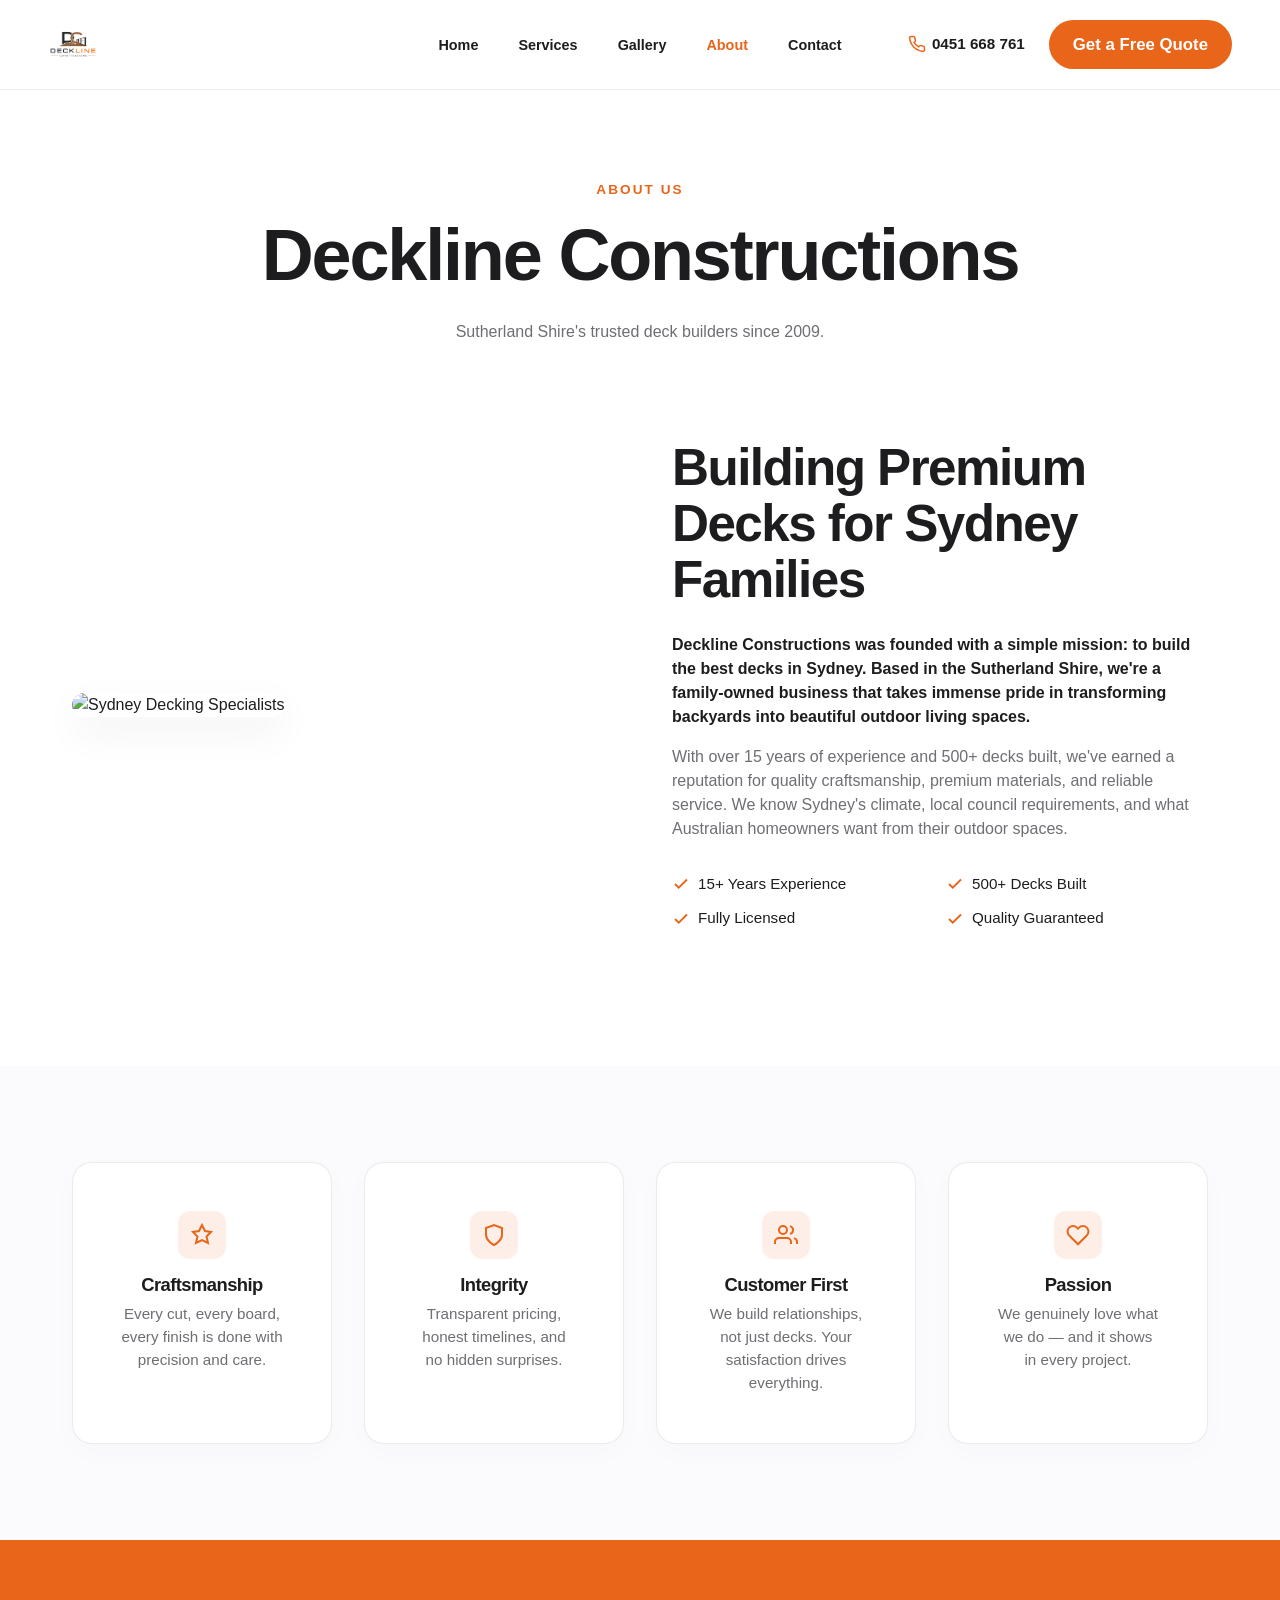
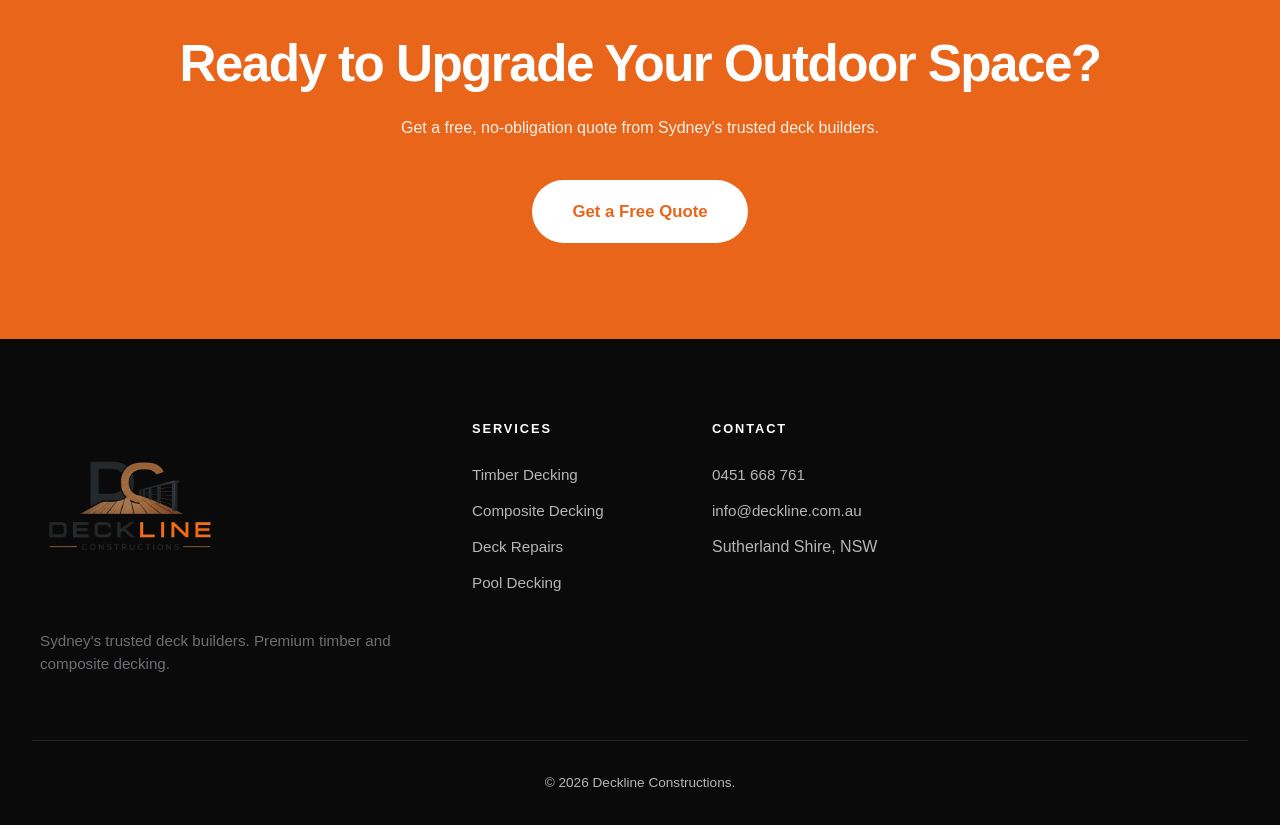
==== commit b8abf1c0: "Update about.html" ====
--- a/about.html
+++ b/about.html
@@ -4,11 +4,83 @@
   <meta charset="UTF-8" />
   <meta name="viewport" content="width=device-width, initial-scale=1.0" />
   <title>About Us | Deckline Constructions</title>
-  </head>
+  <meta name="description" content="Sutherland Shire's trusted deck builders since 2009. We specialise in premium timber and composite decking for Sydney families." />
+  
+  <style>
+    /* ─── ULTIMATE EMBEDDED STYLESHEET ─── */
+    :root {
+      --bg-white: #FFFFFF; --bg-grey: #FBFBFD;
+      --text-dark: #1D1D1F; --text-muted: #6E6E73;
+      --accent: #E8651A; --accent-hover: #FF7B2E;
+      --border-light: rgba(0, 0, 0, 0.08);
+      --radius-lg: 20px; --radius-md: 12px;
+      --ease: cubic-bezier(0.16, 1, 0.3, 1);
+    }
+    *, *::before, *::after { box-sizing: border-box; margin: 0; padding: 0; }
+    html { font-size: 16px; -webkit-font-smoothing: antialiased; background: var(--bg-grey); }
+    body { font-family: -apple-system, BlinkMacSystemFont, "SF Pro Display", sans-serif; background: var(--bg-grey); color: var(--text-dark); line-height: 1.5; overflow-x: hidden; }
+
+    h1, h2, h3, h4 { letter-spacing: -0.03em; font-weight: 700; line-height: 1.1; color: var(--text-dark); }
+    h1 { font-size: clamp(2.5rem, 6vw, 4.5rem); margin: 0 auto; max-width: 1000px; }
+    h2 { font-size: clamp(2rem, 4vw, 3.5rem); margin-bottom: 1rem; }
+    h3 { font-size: clamp(1.5rem, 2.5vw, 2rem); }
+    h4 { font-size: 1.15rem; margin-bottom: 0.5rem; }
+    p { font-size: clamp(1rem, 1.1vw, 1.1rem); color: var(--text-muted); }
+    
+    .section-label { color: var(--accent); font-size: 0.85rem; font-weight: 700; text-transform: uppercase; letter-spacing: 0.15em; margin-bottom: 1rem; display: block; }
+    .container { max-width: 1200px; margin: 0 auto; padding: 0 2rem; width: 100%; }
+    .text-center { text-align: center; }
+
+    .reveal { opacity: 0; transform: translateY(30px); transition: all 0.8s var(--ease); }
+    .reveal.visible { opacity: 1; transform: translateY(0); }
+    .delay-1 { transition-delay: 0.1s; } .delay-2 { transition-delay: 0.2s; }
+
+    .btn { display: inline-flex; align-items: center; justify-content: center; gap: 0.5rem; padding: 1.2rem 2.5rem; border-radius: 50px; font-weight: 600; font-size: 1.05rem; cursor: pointer; transition: all 0.3s var(--ease); text-decoration: none; border: none; }
+    .btn-accent { background: var(--accent); color: white; }
+    .btn-accent:hover { transform: scale(1.03); background: var(--accent-hover); box-shadow: 0 8px 25px rgba(232, 101, 26, 0.25); }
+
+    /* NAV */
+    nav { position: fixed; top: 0; left: 0; right: 0; height: 90px; z-index: 100; display: flex; align-items: center; justify-content: space-between; padding: 0 3rem; background: rgba(255, 255, 255, 0.9); backdrop-filter: saturate(180%) blur(20px); -webkit-backdrop-filter: saturate(180%) blur(20px); border-bottom: 1px solid var(--border-light); transition: all 0.3s var(--ease); }
+    .nav-logo { display: flex; align-items: center; height: 50px; text-decoration: none; }
+    .full-logo { height: 50px; max-height: 50px; width: auto; object-fit: contain; display: block; }
+    .nav-links { display: none; gap: 2.5rem; list-style: none; position: absolute; left: 50%; transform: translateX(-50%); }
+    .nav-links a { color: var(--text-dark); text-decoration: none; font-size: 0.9rem; font-weight: 600; transition: color 0.3s; }
+    .nav-links a:hover { color: var(--accent) !important; }
+    .nav-actions { display: flex; gap: 1.5rem; align-items: center; }
+    .nav-phone { color: var(--text-dark); font-weight: 600; text-decoration: none; display: flex; align-items: center; gap: 6px; font-size: 0.95rem; }
+    @media (min-width: 1024px) { .nav-links { display: flex; } }
+    @media (max-width: 1024px) { .nav-links, .nav-phone { display: none; } nav { padding: 0 1.5rem; } }
+
+    /* SECTIONS */
+    section { padding: 6rem 0; }
+    .bg-white { background: var(--bg-white); }
+    .grid-2 { display: grid; grid-template-columns: 1fr; gap: 4rem; align-items: center; }
+    @media (min-width: 900px) { .grid-2 { grid-template-columns: 1fr 1fr; } }
+    
+    .card { background: var(--bg-white); padding: 3rem; border-radius: var(--radius-lg); border: 1px solid var(--border-light); box-shadow: 0 8px 30px rgba(0,0,0,0.02); transition: transform 0.3s var(--ease), box-shadow 0.3s var(--ease); }
+    .card-icon { width: 48px; height: 48px; background: rgba(232, 101, 26, 0.1); color: var(--accent); border-radius: 12px; display: flex; align-items: center; justify-content: center; margin-bottom: 1rem; margin-left: auto; margin-right: auto;}
+    
+    .service-img { width: 100%; border-radius: var(--radius-lg); aspect-ratio: 4/3; object-fit: cover; box-shadow: 0 15px 40px rgba(0,0,0,0.06); }
+    .service-list { list-style: none; margin: 1.5rem 0 2.5rem; display: grid; grid-template-columns: 1fr 1fr; gap: 0.75rem; }
+    .service-list li { display: flex; align-items: center; gap: 0.5rem; font-size: 0.95rem; font-weight: 500; color: var(--text-dark); }
+    .service-list li svg { color: var(--accent); flex-shrink: 0; width: 18px; height: 18px; }
+
+    /* FOOTER */
+    footer { background: #0A0A0A; padding: 5rem 2rem 2rem; color: rgba(255,255,255,0.7); }
+    .footer-grid { display: grid; grid-template-columns: 2fr 1fr 1fr 1.5fr; gap: 3rem; max-width: 1200px; margin: 0 auto; }
+    .footer-title { color: white; font-size: 0.8rem; text-transform: uppercase; letter-spacing: 0.15em; margin-bottom: 1.5rem; font-weight: 700; }
+    .footer-links { list-style: none; display: flex; flex-direction: column; gap: 0.75rem; }
+    .footer-links a { color: rgba(255,255,255,0.7); text-decoration: none; font-size: 0.95rem; transition: color 0.2s; }
+    .footer-links a:hover { color: white; }
+    @media (max-width: 1024px) { .footer-grid { grid-template-columns: 1fr 1fr; } }
+    @media (max-width: 600px) { .footer-grid { grid-template-columns: 1fr; } }
+  </style>
+</head>
 <body>
+
   <nav id="navbar">
     <a href="index.html" class="nav-logo">
-      <img src="DecklineLogo.png" class="full-logo" alt="Deckline Constructions" onerror="this.outerHTML='<span style=\'color:var(--text-dark); font-size:1.5rem; font-weight:800;\'>Deckline</span>'">
+      <img src="DecklineLogo.png" class="full-logo" alt="Deckline Constructions" onerror="this.outerHTML='<span style=\'color:var(--text-dark); font-size:1.25rem; font-weight:800;\'>Deckline</span>'">
     </a>
     <ul class="nav-links">
       <li><a href="index.html">Home</a></li>
@@ -18,8 +90,8 @@
       <li><a href="contact.html">Contact</a></li>
     </ul>
     <div class="nav-actions">
-      <a href="tel:0451668761" class="nav-phone"><svg width="20" height="20" fill="none" stroke="var(--accent)" stroke-width="2" viewBox="0 0 24 24"><path d="M22 16.92v3a2 2 0 0 1-2.18 2 19.79 19.79 0 0 1-8.63-3.07 19.5 19.5 0 0 1-6-6 19.79 19.79 0 0 1-3.07-8.67A2 2 0 0 1 4.11 2h3a2 2 0 0 1 2 1.72 12.84 12.84 0 0 0 .7 2.81 2 2 0 0 1-.45 2.11L8.09 9.91a16 16 0 0 0 6 6l1.27-1.27a2 2 0 0 1 2.11-.45 12.84 12.84 0 0 0 2.81.7A2 2 0 0 1 22 16.92z"></path></svg> 0451 668 761</a>
-      <a href="contact.html" class="btn btn-accent" style="padding: 0.8rem 2rem;">Get a Free Quote</a>
+      <a href="tel:0451668761" class="nav-phone"><svg width="18" height="18" fill="none" stroke="var(--accent)" stroke-width="2" viewBox="0 0 24 24"><path d="M22 16.92v3a2 2 0 0 1-2.18 2 19.79 19.79 0 0 1-8.63-3.07 19.5 19.5 0 0 1-6-6 19.79 19.79 0 0 1-3.07-8.67A2 2 0 0 1 4.11 2h3a2 2 0 0 1 2 1.72 12.84 12.84 0 0 0 .7 2.81 2 2 0 0 1-.45 2.11L8.09 9.91a16 16 0 0 0 6 6l1.27-1.27a2 2 0 0 1 2.11-.45 12.84 12.84 0 0 0 2.81.7A2 2 0 0 1 22 16.92z"></path></svg> 0451 668 761</a>
+      <a href="contact.html" class="btn btn-accent" style="padding: 0.75rem 1.5rem;">Get a Free Quote</a>
     </div>
   </nav>
 
@@ -34,18 +106,18 @@
   <section class="bg-white" style="padding-top: 2rem;">
     <div class="container grid-2">
       <div class="reveal">
-        <img src="/api/placeholder/800/600" class="service-img" alt="Sydney Decking Specialists" style="aspect-ratio: 4/3;">
+        <img src="/api/placeholder/800/600" class="service-img" alt="Sydney Decking Specialists">
       </div>
       <div class="reveal delay-1">
         <h2 style="margin-bottom: 1.5rem;">Building Premium Decks for Sydney Families</h2>
-        <p style="margin-bottom: 1.5rem; color: var(--text-dark); font-weight: 500;">Deckline Constructions was founded with a simple mission: to build the best decks in Sydney. Based in the Sutherland Shire, we're a family-owned business that takes immense pride in transforming backyards into beautiful outdoor living spaces.</p>
+        <p style="color: var(--text-dark); font-weight: 600; margin-bottom: 1rem;">Deckline Constructions was founded with a simple mission: to build the best decks in Sydney. Based in the Sutherland Shire, we're a family-owned business that takes immense pride in transforming backyards into beautiful outdoor living spaces.</p>
         <p style="margin-bottom: 2rem;">With over 15 years of experience and 500+ decks built, we've earned a reputation for quality craftsmanship, premium materials, and reliable service. We know Sydney's climate, local council requirements, and what Australian homeowners want from their outdoor spaces.</p>
         
-        <ul class="service-list" style="grid-template-columns: 1fr 1fr; gap: 1.5rem;">
-          <li><svg viewBox="0 0 24 24"><polyline points="20 6 9 17 4 12" fill="none" stroke="currentColor" stroke-width="2.5"/></svg> 15+ Years Experience</li>
-          <li><svg viewBox="0 0 24 24"><polyline points="20 6 9 17 4 12" fill="none" stroke="currentColor" stroke-width="2.5"/></svg> 500+ Decks Built</li>
-          <li><svg viewBox="0 0 24 24"><polyline points="20 6 9 17 4 12" fill="none" stroke="currentColor" stroke-width="2.5"/></svg> Fully Licensed</li>
-          <li><svg viewBox="0 0 24 24"><polyline points="20 6 9 17 4 12" fill="none" stroke="currentColor" stroke-width="2.5"/></svg> Quality Guaranteed</li>
+        <ul class="service-list">
+          <li><svg viewBox="0 0 24 24" fill="none" stroke="currentColor" stroke-width="2.5"><polyline points="20 6 9 17 4 12"/></svg> 15+ Years Experience</li>
+          <li><svg viewBox="0 0 24 24" fill="none" stroke="currentColor" stroke-width="2.5"><polyline points="20 6 9 17 4 12"/></svg> 500+ Decks Built</li>
+          <li><svg viewBox="0 0 24 24" fill="none" stroke="currentColor" stroke-width="2.5"><polyline points="20 6 9 17 4 12"/></svg> Fully Licensed</li>
+          <li><svg viewBox="0 0 24 24" fill="none" stroke="currentColor" stroke-width="2.5"><polyline points="20 6 9 17 4 12"/></svg> Quality Guaranteed</li>
         </ul>
       </div>
     </div>
@@ -53,30 +125,73 @@
 
   <section>
     <div class="container">
-      <div class="grid-3" style="grid-template-columns: repeat(auto-fit, minmax(250px, 1fr));">
+      <div style="display: grid; grid-template-columns: repeat(auto-fit, minmax(250px, 1fr)); gap: 2rem;">
         <div class="card reveal text-center">
-          <div class="card-icon" style="margin: 0 auto 1.5rem;"><svg width="24" height="24" fill="none" stroke="currentColor" stroke-width="2"><path d="M12 2l3 6 6 1-4.5 4.5L18 20l-6-3-6 3 1.5-6.5L3 9l6-1z"></path></svg></div>
+          <div class="card-icon"><svg width="24" height="24" fill="none" stroke="currentColor" stroke-width="2"><path d="M12 2l3 6 6 1-4.5 4.5L18 20l-6-3-6 3 1.5-6.5L3 9l6-1z"></path></svg></div>
           <h4>Craftsmanship</h4>
-          <p>Every cut, every board, every finish is done with precision and care.</p>
+          <p style="font-size: 0.95rem;">Every cut, every board, every finish is done with precision and care.</p>
         </div>
         <div class="card reveal delay-1 text-center">
-          <div class="card-icon" style="margin: 0 auto 1.5rem;"><svg width="24" height="24" fill="none" stroke="currentColor" stroke-width="2"><path d="M12 22s8-4 8-10V5l-8-3-8 3v7c0 6 8 10 8 10z"></path></svg></div>
+          <div class="card-icon"><svg width="24" height="24" fill="none" stroke="currentColor" stroke-width="2"><path d="M12 22s8-4 8-10V5l-8-3-8 3v7c0 6 8 10 8 10z"></path></svg></div>
           <h4>Integrity</h4>
-          <p>Transparent pricing, honest timelines, and no hidden surprises.</p>
+          <p style="font-size: 0.95rem;">Transparent pricing, honest timelines, and no hidden surprises.</p>
         </div>
         <div class="card reveal delay-2 text-center">
-          <div class="card-icon" style="margin: 0 auto 1.5rem;"><svg width="24" height="24" fill="none" stroke="currentColor" stroke-width="2"><path d="M17 21v-2a4 4 0 0 0-4-4H5a4 4 0 0 0-4 4v2"></path><circle cx="9" cy="7" r="4"></circle><path d="M23 21v-2a4 4 0 0 0-3-3.87"></path><path d="M16 3.13a4 4 0 0 1 0 7.75"></path></svg></div>
+          <div class="card-icon"><svg width="24" height="24" fill="none" stroke="currentColor" stroke-width="2"><path d="M17 21v-2a4 4 0 0 0-4-4H5a4 4 0 0 0-4 4v2"></path><circle cx="9" cy="7" r="4"></circle><path d="M23 21v-2a4 4 0 0 0-3-3.87"></path><path d="M16 3.13a4 4 0 0 1 0 7.75"></path></svg></div>
           <h4>Customer First</h4>
-          <p>We build relationships, not just decks. Your satisfaction drives everything.</p>
+          <p style="font-size: 0.95rem;">We build relationships, not just decks. Your satisfaction drives everything.</p>
         </div>
         <div class="card reveal text-center">
-          <div class="card-icon" style="margin: 0 auto 1.5rem;"><svg width="24" height="24" fill="none" stroke="currentColor" stroke-width="2"><path d="M20.84 4.61a5.5 5.5 0 0 0-7.78 0L12 5.67l-1.06-1.06a5.5 5.5 0 0 0-7.78 7.78l1.06 1.06L12 21.23l7.78-7.78 1.06-1.06a5.5 5.5 0 0 0 0-7.78z"></path></svg></div>
+          <div class="card-icon"><svg width="24" height="24" fill="none" stroke="currentColor" stroke-width="2"><path d="M20.84 4.61a5.5 5.5 0 0 0-7.78 0L12 5.67l-1.06-1.06a5.5 5.5 0 0 0-7.78 7.78l1.06 1.06L12 21.23l7.78-7.78 1.06-1.06a5.5 5.5 0 0 0 0-7.78z"></path></svg></div>
           <h4>Passion</h4>
-          <p>We genuinely love what we do — and it shows in every project.</p>
+          <p style="font-size: 0.95rem;">We genuinely love what we do — and it shows in every project.</p>
         </div>
       </div>
     </div>
   </section>
 
-  </body>
+  <section style="background: var(--accent); text-align: center; padding: 6rem 0;">
+    <div class="container reveal">
+      <h2 style="color: white; margin-bottom: 1.5rem;">Ready to Upgrade Your Outdoor Space?</h2>
+      <p style="color: rgba(255,255,255,0.9); max-width: 600px; margin: 0 auto 2.5rem;">Get a free, no-obligation quote from Sydney's trusted deck builders.</p>
+      <a href="contact.html" class="btn" style="background: white; color: var(--accent);">Get a Free Quote</a>
+    </div>
+  </section>
+
+  <footer>
+    <div class="footer-grid">
+      <div>
+        <a href="index.html" style="display: block; margin-bottom: 1.5rem;">
+          <img src="DecklineLogo.png" style="max-width: 180px; height: auto;" alt="Deckline Logo" onerror="this.outerHTML='<span style=\'color:white; font-size:1.5rem; font-weight:800;\'>Deckline</span>'">
+        </a>
+        <p style="font-size: 0.95rem;">Sydney's trusted deck builders. Premium timber and composite decking.</p>
+      </div>
+      <div>
+        <div class="footer-title">Services</div>
+        <ul class="footer-links">
+          <li><a href="services.html#timber">Timber Decking</a></li>
+          <li><a href="services.html#composite">Composite Decking</a></li>
+          <li><a href="services.html#repairs">Deck Repairs</a></li>
+          <li><a href="services.html#pool">Pool Decking</a></li>
+        </ul>
+      </div>
+      <div>
+        <div class="footer-title">Contact</div>
+        <ul class="footer-links">
+          <li><a href="tel:0451668761">0451 668 761</a></li>
+          <li><a href="mailto:info@deckline.com.au">info@deckline.com.au</a></li>
+          <li>Sutherland Shire, NSW</li>
+        </ul>
+      </div>
+    </div>
+    <div style="text-align: center; border-top: 1px solid rgba(255,255,255,0.1); margin-top: 4rem; padding-top: 2rem; font-size: 0.85rem;">© 2026 Deckline Constructions.</div>
+  </footer>
+
+  <script>
+    const nav = document.getElementById('navbar');
+    window.addEventListener('scroll', () => { nav.style.background = window.scrollY > 50 ? 'rgba(255, 255, 255, 0.95)' : 'rgba(255, 255, 255, 0.9)'; nav.style.boxShadow = window.scrollY > 50 ? '0 10px 30px rgba(0,0,0,0.05)' : 'none'; });
+    const observer = new IntersectionObserver((entries) => { entries.forEach(e => { if(e.isIntersecting) { e.target.classList.add('visible'); observer.unobserve(e.target); }}); }, { threshold: 0.1 });
+    document.querySelectorAll('.reveal').forEach(el => observer.observe(el));
+  </script>
+</body>
 </html>
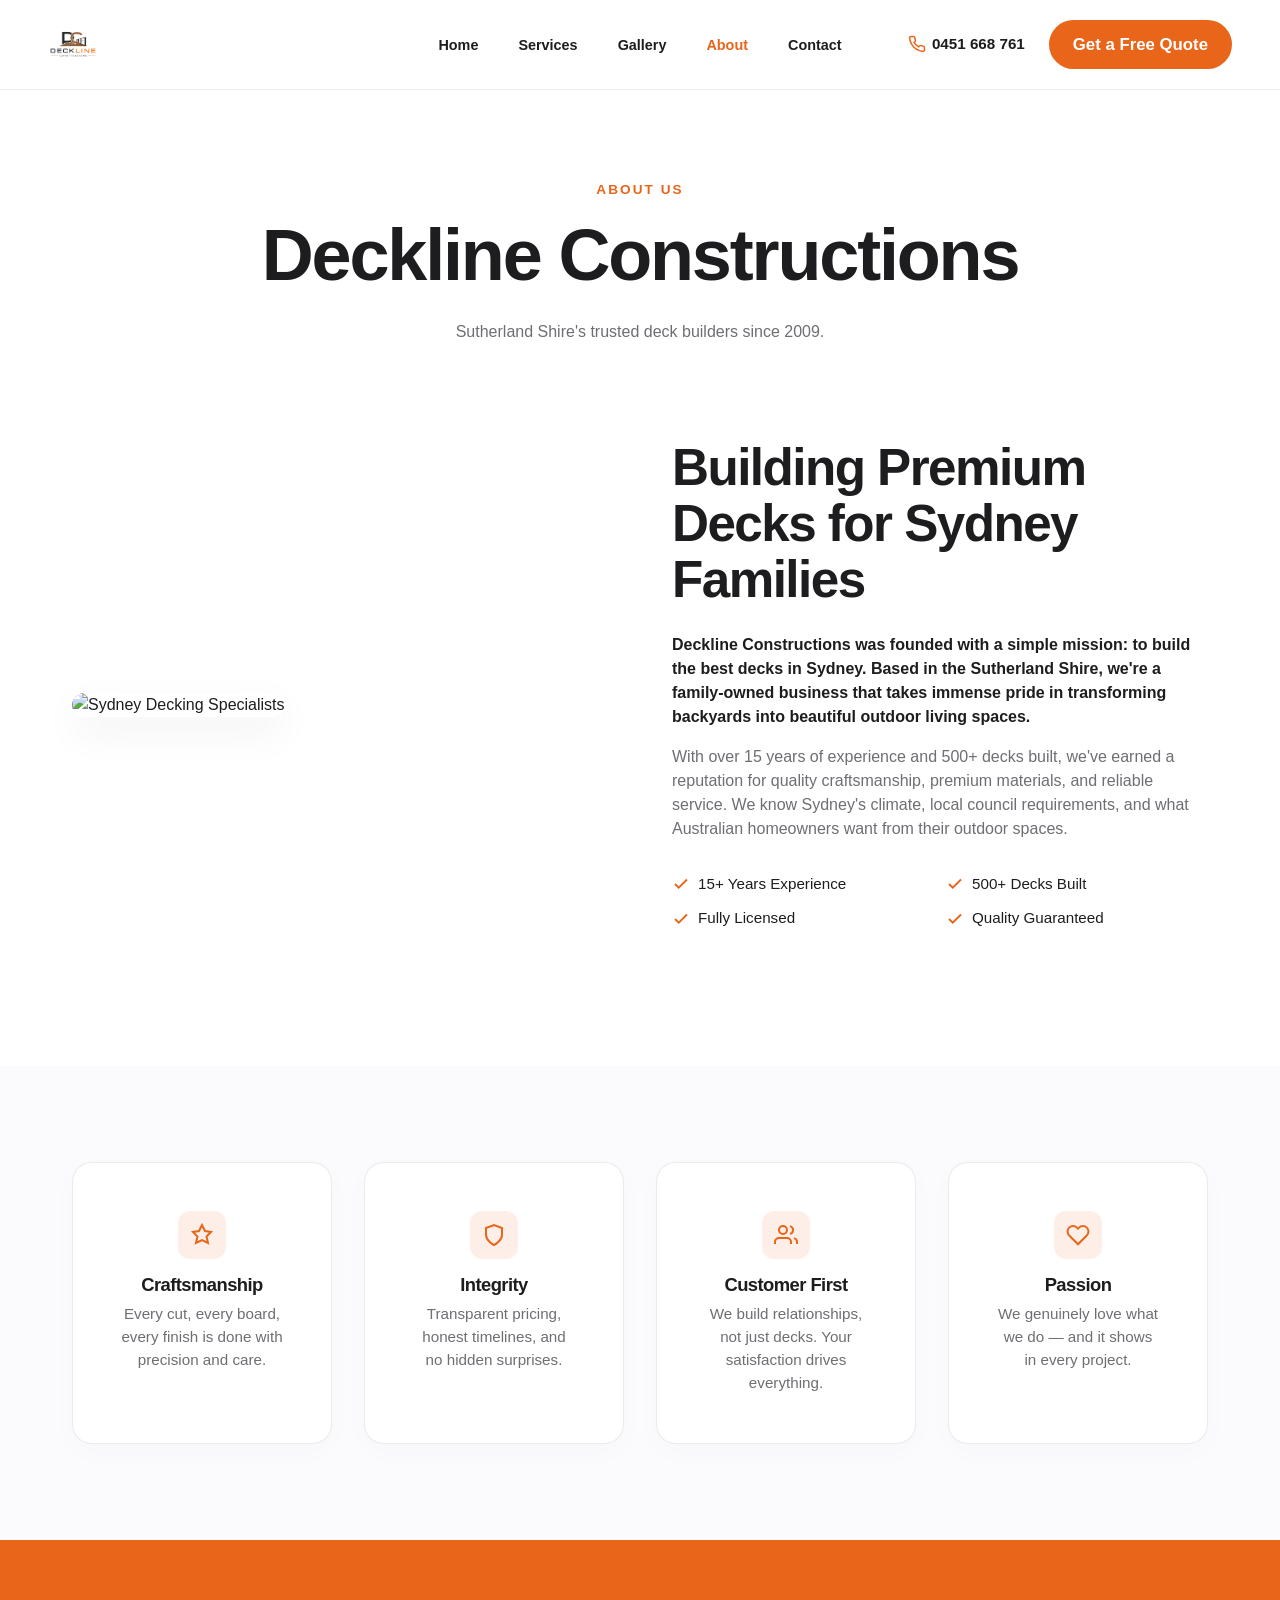
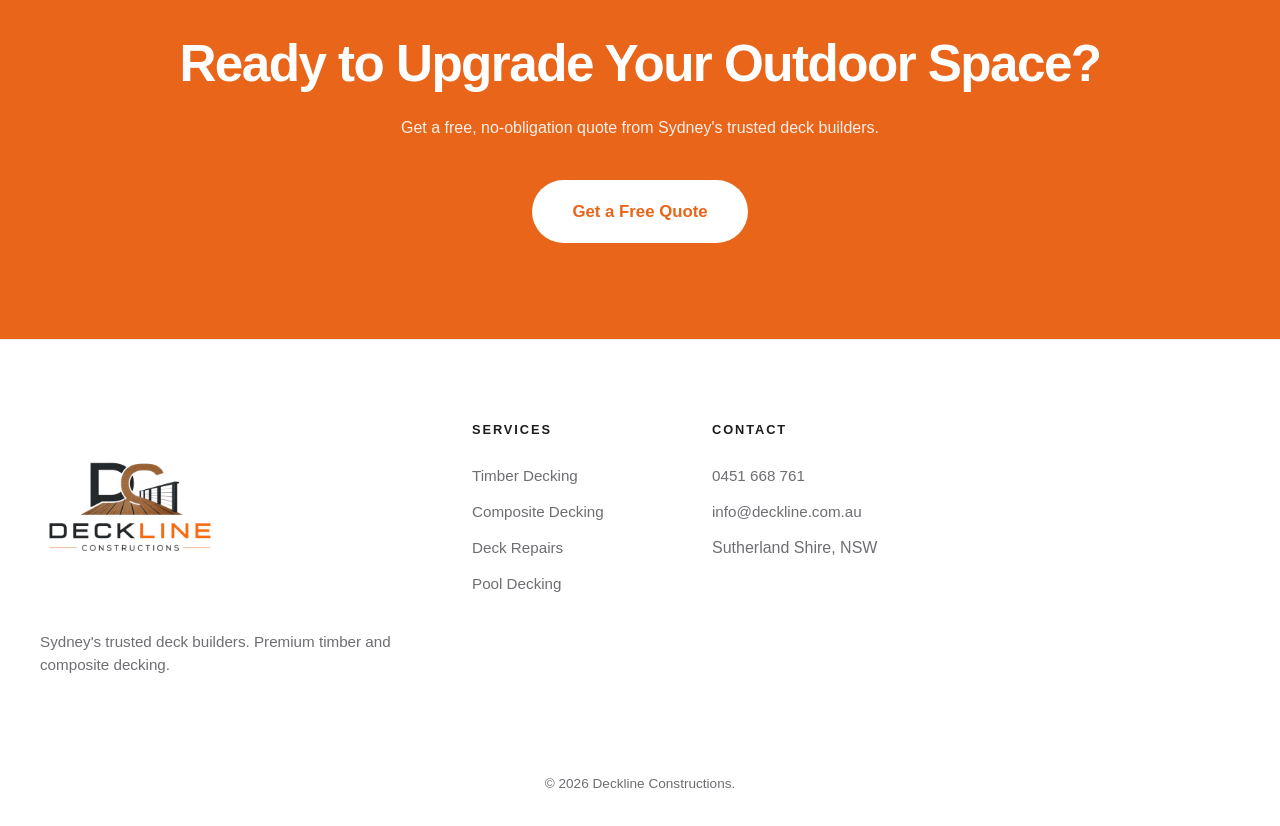
==== commit 5c8efaaa: "Update about.html" ====
--- a/about.html
+++ b/about.html
@@ -66,12 +66,12 @@
     .service-list li svg { color: var(--accent); flex-shrink: 0; width: 18px; height: 18px; }
 
     /* FOOTER */
-    footer { background: #0A0A0A; padding: 5rem 2rem 2rem; color: rgba(255,255,255,0.7); }
+    footer { background: var(--bg-white); padding: 5rem 2rem 2rem; color: var(--text-muted); border-top: 1px solid var(--border-light); }
     .footer-grid { display: grid; grid-template-columns: 2fr 1fr 1fr 1.5fr; gap: 3rem; max-width: 1200px; margin: 0 auto; }
-    .footer-title { color: white; font-size: 0.8rem; text-transform: uppercase; letter-spacing: 0.15em; margin-bottom: 1.5rem; font-weight: 700; }
+    .footer-title { color: var(--text-dark); font-size: 0.8rem; text-transform: uppercase; letter-spacing: 0.15em; margin-bottom: 1.5rem; font-weight: 700; }
     .footer-links { list-style: none; display: flex; flex-direction: column; gap: 0.75rem; }
-    .footer-links a { color: rgba(255,255,255,0.7); text-decoration: none; font-size: 0.95rem; transition: color 0.2s; }
-    .footer-links a:hover { color: white; }
+    .footer-links a { color: var(--text-muted); text-decoration: none; font-size: 0.95rem; transition: color 0.2s; }
+    .footer-links a:hover { color: var(--accent); }
     @media (max-width: 1024px) { .footer-grid { grid-template-columns: 1fr 1fr; } }
     @media (max-width: 600px) { .footer-grid { grid-template-columns: 1fr; } }
   </style>
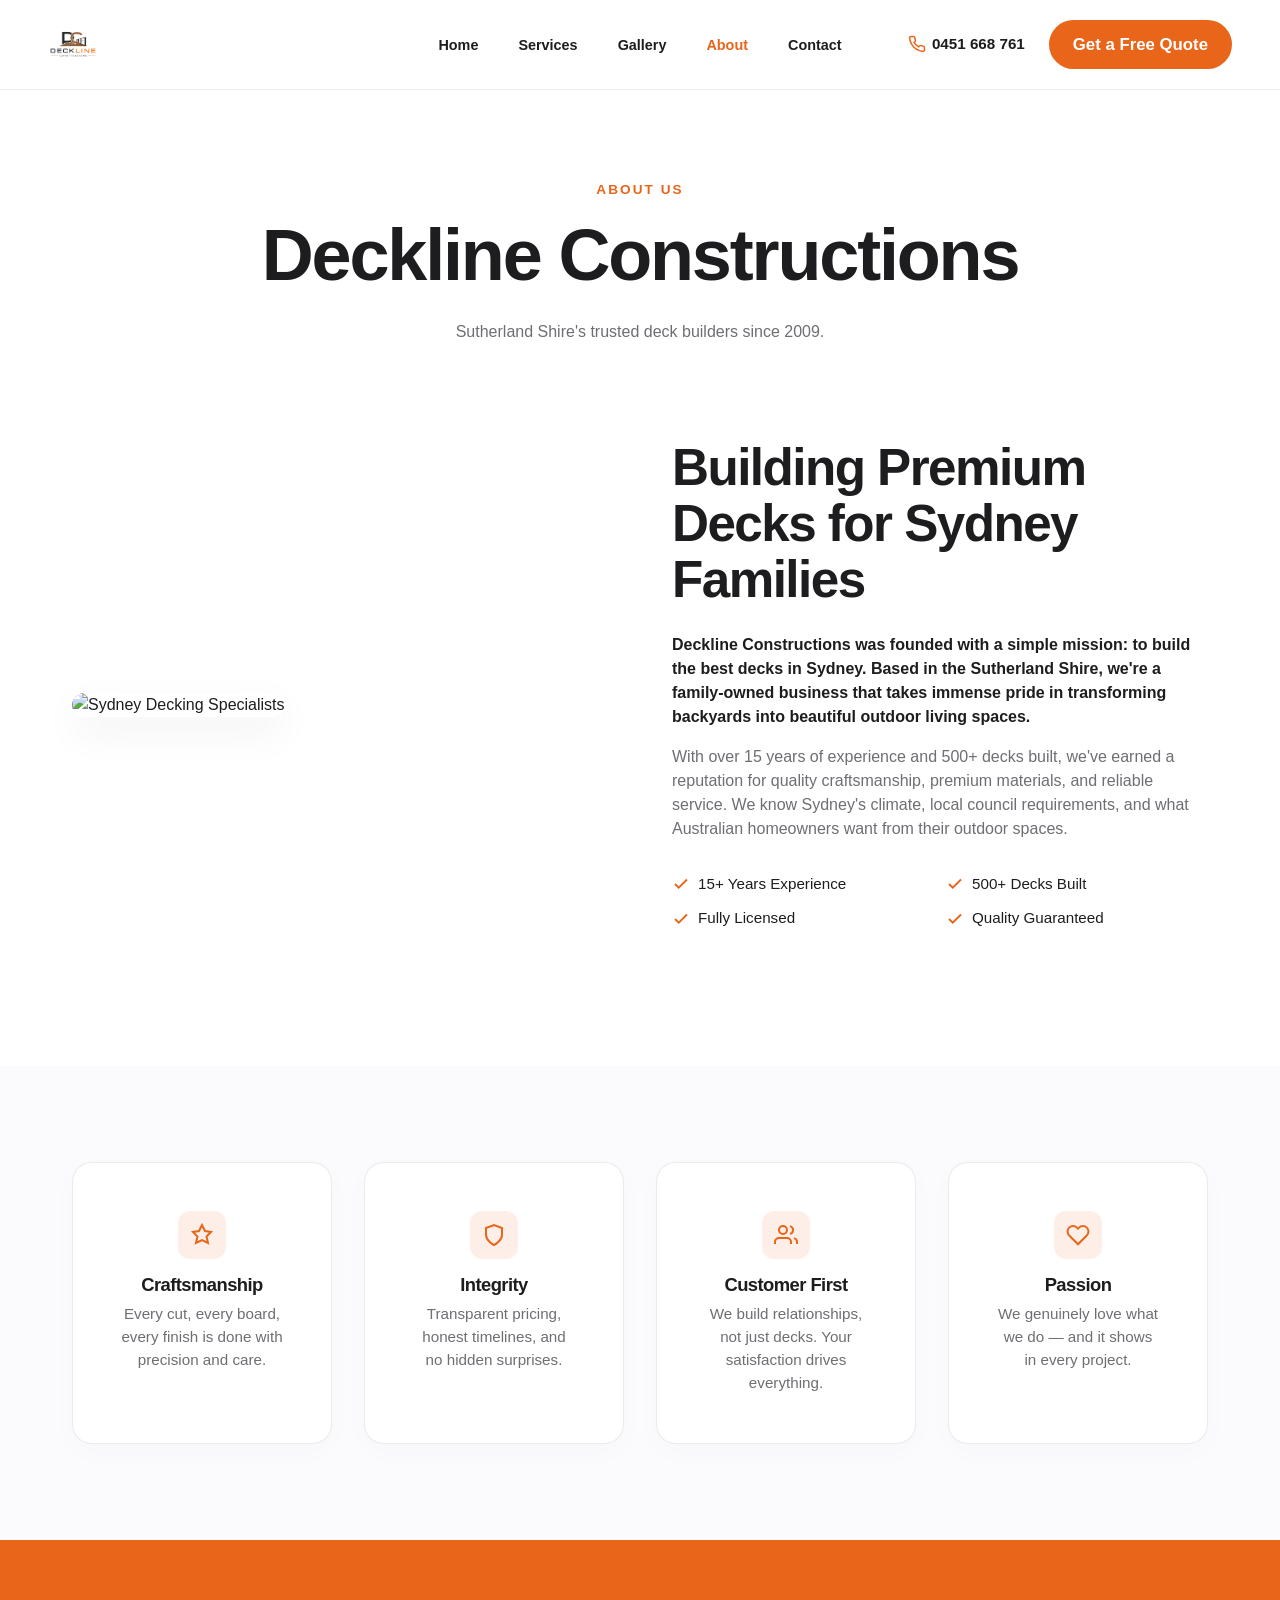
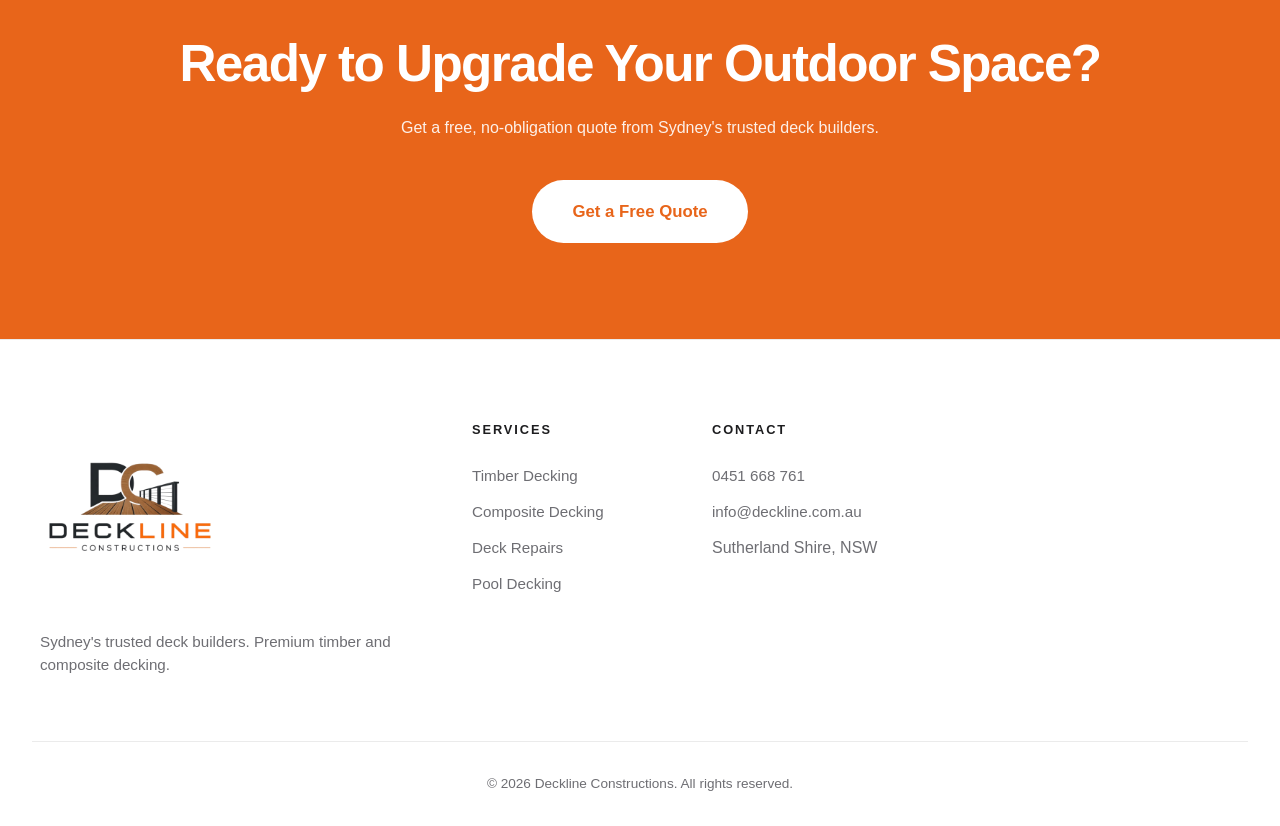
==== commit a0bb6205: "Update about.html" ====
--- a/about.html
+++ b/about.html
@@ -158,11 +158,11 @@
     </div>
   </section>
 
-  <footer>
+<footer>
     <div class="footer-grid">
       <div>
         <a href="index.html" style="display: block; margin-bottom: 1.5rem;">
-          <img src="DecklineLogo.png" style="max-width: 180px; height: auto;" alt="Deckline Logo" onerror="this.outerHTML='<span style=\'color:white; font-size:1.5rem; font-weight:800;\'>Deckline</span>'">
+          <img src="DecklineLogo.png" style="max-width: 180px; height: auto;" alt="Deckline Logo" onerror="this.outerHTML='<span style=\'color:var(--text-dark); font-size:1.5rem; font-weight:800;\'>Deckline</span>'">
         </a>
         <p style="font-size: 0.95rem;">Sydney's trusted deck builders. Premium timber and composite decking.</p>
       </div>
@@ -184,7 +184,9 @@
         </ul>
       </div>
     </div>
-    <div style="text-align: center; border-top: 1px solid rgba(255,255,255,0.1); margin-top: 4rem; padding-top: 2rem; font-size: 0.85rem;">© 2026 Deckline Constructions.</div>
+    <div style="text-align: center; border-top: 1px solid var(--border-light); margin-top: 4rem; padding-top: 2rem; font-size: 0.85rem; color: var(--text-muted);">
+      © 2026 Deckline Constructions. All rights reserved.
+    </div>
   </footer>
 
   <script>
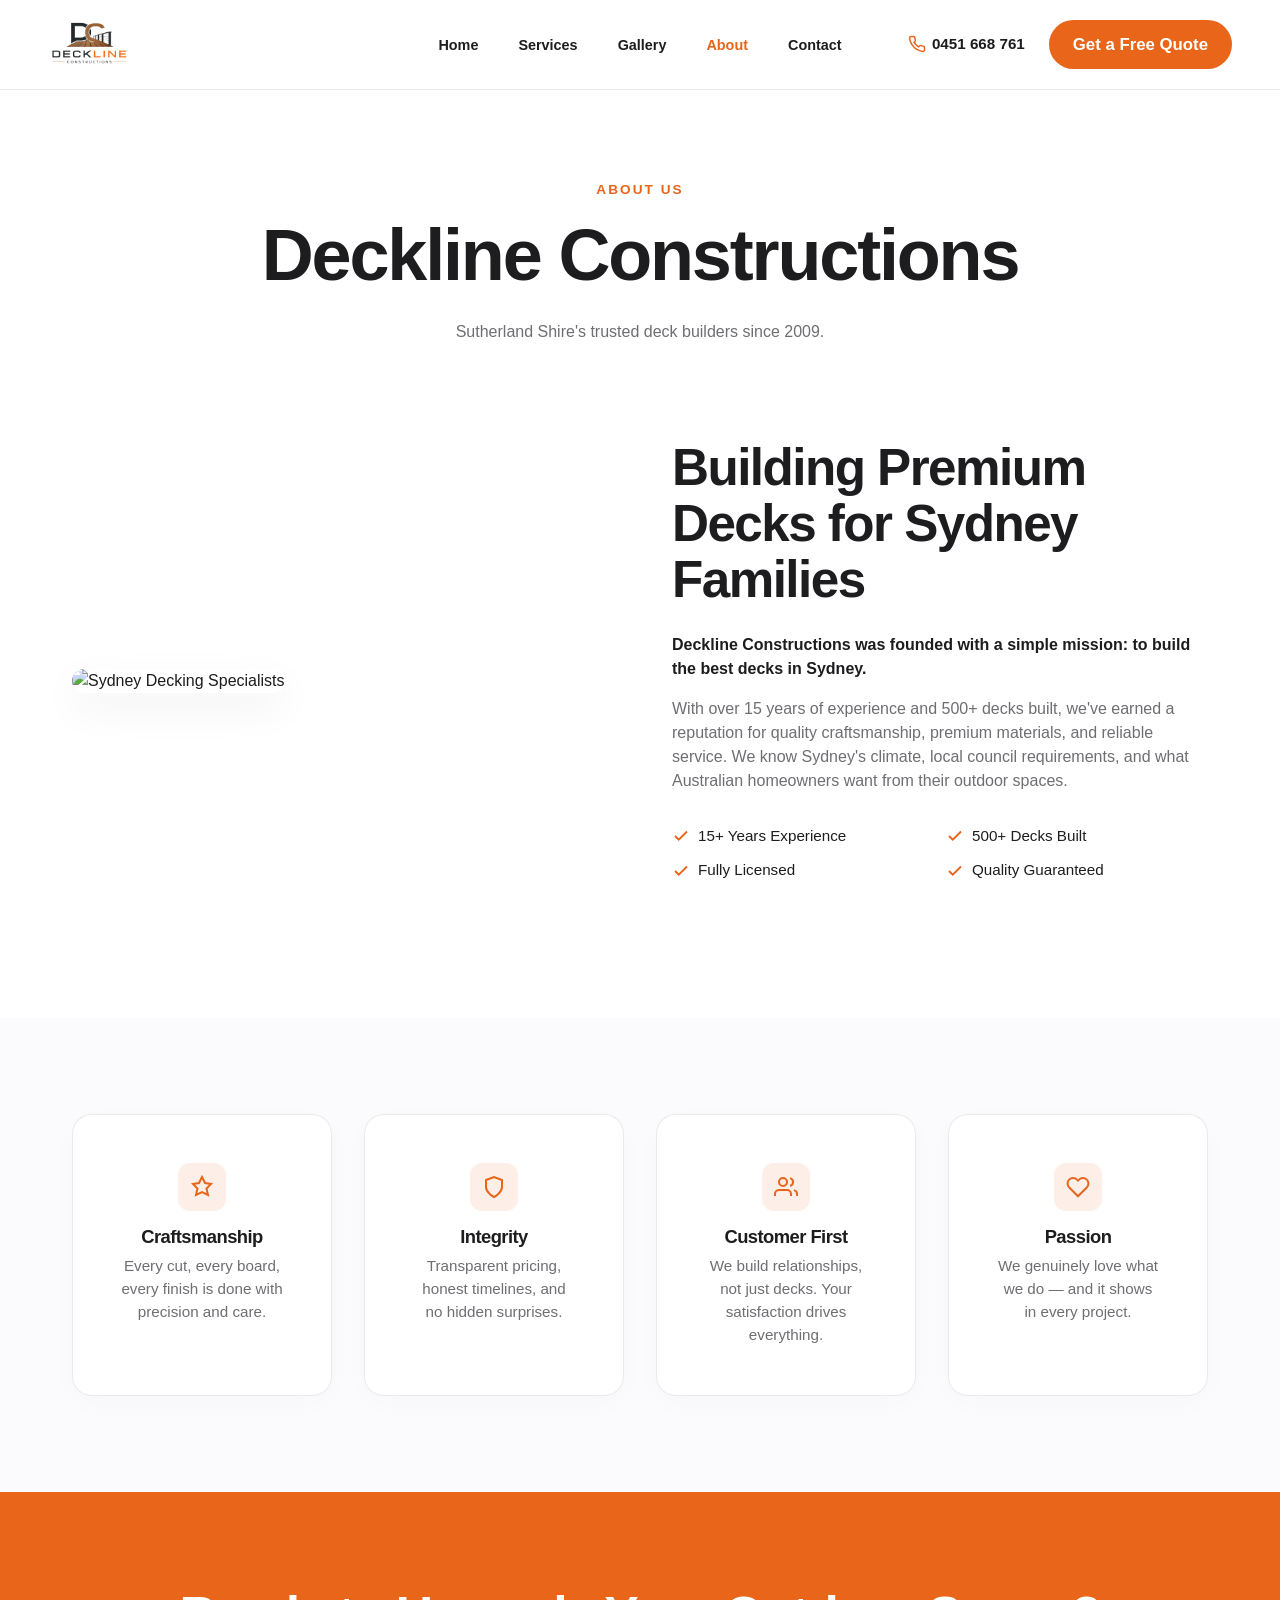
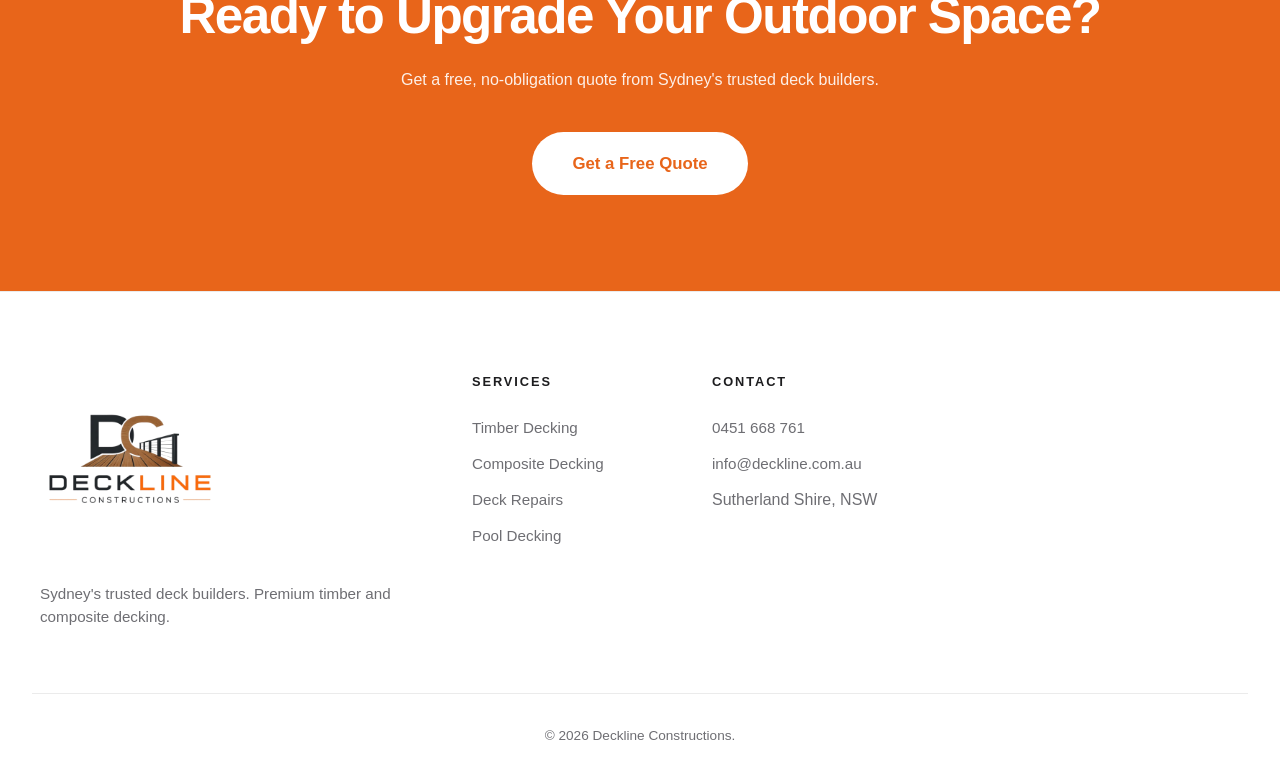
==== commit 6fbb8665: "Update about.html" ====
--- a/about.html
+++ b/about.html
@@ -7,7 +7,6 @@
   <meta name="description" content="Sutherland Shire's trusted deck builders since 2009. We specialise in premium timber and composite decking for Sydney families." />
   
   <style>
-    /* ─── ULTIMATE EMBEDDED STYLESHEET ─── */
     :root {
       --bg-white: #FFFFFF; --bg-grey: #FBFBFD;
       --text-dark: #1D1D1F; --text-muted: #6E6E73;
@@ -23,7 +22,6 @@
     h1, h2, h3, h4 { letter-spacing: -0.03em; font-weight: 700; line-height: 1.1; color: var(--text-dark); }
     h1 { font-size: clamp(2.5rem, 6vw, 4.5rem); margin: 0 auto; max-width: 1000px; }
     h2 { font-size: clamp(2rem, 4vw, 3.5rem); margin-bottom: 1rem; }
-    h3 { font-size: clamp(1.5rem, 2.5vw, 2rem); }
     h4 { font-size: 1.15rem; margin-bottom: 0.5rem; }
     p { font-size: clamp(1rem, 1.1vw, 1.1rem); color: var(--text-muted); }
     
@@ -39,19 +37,19 @@
     .btn-accent { background: var(--accent); color: white; }
     .btn-accent:hover { transform: scale(1.03); background: var(--accent-hover); box-shadow: 0 8px 25px rgba(232, 101, 26, 0.25); }
 
-    /* NAV */
     nav { position: fixed; top: 0; left: 0; right: 0; height: 90px; z-index: 100; display: flex; align-items: center; justify-content: space-between; padding: 0 3rem; background: rgba(255, 255, 255, 0.9); backdrop-filter: saturate(180%) blur(20px); -webkit-backdrop-filter: saturate(180%) blur(20px); border-bottom: 1px solid var(--border-light); transition: all 0.3s var(--ease); }
-    .nav-logo { display: flex; align-items: center; height: 50px; text-decoration: none; }
-    .full-logo { height: 50px; max-height: 50px; width: auto; object-fit: contain; display: block; }
+    .nav-logo { text-decoration: none; display: flex; align-items: center; height: 75px; }
+    .full-logo { height: 75px; max-height: 75px; width: auto; max-width: 280px; object-fit: contain; display: block; transform: scale(1.1); transform-origin: left center; }
+    
     .nav-links { display: none; gap: 2.5rem; list-style: none; position: absolute; left: 50%; transform: translateX(-50%); }
     .nav-links a { color: var(--text-dark); text-decoration: none; font-size: 0.9rem; font-weight: 600; transition: color 0.3s; }
     .nav-links a:hover { color: var(--accent) !important; }
     .nav-actions { display: flex; gap: 1.5rem; align-items: center; }
     .nav-phone { color: var(--text-dark); font-weight: 600; text-decoration: none; display: flex; align-items: center; gap: 6px; font-size: 0.95rem; }
+    .hamburger { display: none; background: transparent; border: none; cursor: pointer; padding: 0.5rem; }
+    .hamburger svg { width: 28px; height: 28px; stroke: var(--text-dark); }
     @media (min-width: 1024px) { .nav-links { display: flex; } }
-    @media (max-width: 1024px) { .nav-links, .nav-phone { display: none; } nav { padding: 0 1.5rem; } }
 
-    /* SECTIONS */
     section { padding: 6rem 0; }
     .bg-white { background: var(--bg-white); }
     .grid-2 { display: grid; grid-template-columns: 1fr; gap: 4rem; align-items: center; }
@@ -65,14 +63,23 @@
     .service-list li { display: flex; align-items: center; gap: 0.5rem; font-size: 0.95rem; font-weight: 500; color: var(--text-dark); }
     .service-list li svg { color: var(--accent); flex-shrink: 0; width: 18px; height: 18px; }
 
-    /* FOOTER */
     footer { background: var(--bg-white); padding: 5rem 2rem 2rem; color: var(--text-muted); border-top: 1px solid var(--border-light); }
     .footer-grid { display: grid; grid-template-columns: 2fr 1fr 1fr 1.5fr; gap: 3rem; max-width: 1200px; margin: 0 auto; }
     .footer-title { color: var(--text-dark); font-size: 0.8rem; text-transform: uppercase; letter-spacing: 0.15em; margin-bottom: 1.5rem; font-weight: 700; }
     .footer-links { list-style: none; display: flex; flex-direction: column; gap: 0.75rem; }
     .footer-links a { color: var(--text-muted); text-decoration: none; font-size: 0.95rem; transition: color 0.2s; }
     .footer-links a:hover { color: var(--accent); }
-    @media (max-width: 1024px) { .footer-grid { grid-template-columns: 1fr 1fr; } }
+
+    /* PERFECTED MOBILE OVERRIDES */
+    @media (max-width: 1024px) { 
+      .nav-links, .nav-phone, .nav-cta { display: none !important; } 
+      .hamburger { display: block; }
+      nav { padding: 0 1.5rem; height: 80px; }
+      .nav-logo { height: 45px; }
+      .full-logo { height: 45px; max-height: 45px; transform: scale(1); }
+      .footer-grid { grid-template-columns: 1fr 1fr; } 
+      .service-list { grid-template-columns: 1fr; }
+    }
     @media (max-width: 600px) { .footer-grid { grid-template-columns: 1fr; } }
   </style>
 </head>
@@ -80,7 +87,7 @@
 
   <nav id="navbar">
     <a href="index.html" class="nav-logo">
-      <img src="DecklineLogo.png" class="full-logo" alt="Deckline Constructions" onerror="this.outerHTML='<span style=\'color:var(--text-dark); font-size:1.25rem; font-weight:800;\'>Deckline</span>'">
+      <img src="DecklineLogo.png" class="full-logo" alt="Deckline Constructions" onerror="this.outerHTML='<span style=\'color:var(--text-dark); font-size:1.5rem; font-weight:800;\'>Deckline</span>'">
     </a>
     <ul class="nav-links">
       <li><a href="index.html">Home</a></li>
@@ -91,7 +98,8 @@
     </ul>
     <div class="nav-actions">
       <a href="tel:0451668761" class="nav-phone"><svg width="18" height="18" fill="none" stroke="var(--accent)" stroke-width="2" viewBox="0 0 24 24"><path d="M22 16.92v3a2 2 0 0 1-2.18 2 19.79 19.79 0 0 1-8.63-3.07 19.5 19.5 0 0 1-6-6 19.79 19.79 0 0 1-3.07-8.67A2 2 0 0 1 4.11 2h3a2 2 0 0 1 2 1.72 12.84 12.84 0 0 0 .7 2.81 2 2 0 0 1-.45 2.11L8.09 9.91a16 16 0 0 0 6 6l1.27-1.27a2 2 0 0 1 2.11-.45 12.84 12.84 0 0 0 2.81.7A2 2 0 0 1 22 16.92z"></path></svg> 0451 668 761</a>
-      <a href="contact.html" class="btn btn-accent" style="padding: 0.75rem 1.5rem;">Get a Free Quote</a>
+      <a href="contact.html" class="btn btn-accent nav-cta" style="padding: 0.75rem 1.5rem;">Get a Free Quote</a>
+      <button class="hamburger" aria-label="Menu"><svg viewBox="0 0 24 24" fill="none" stroke-linecap="round" stroke-linejoin="round" stroke-width="2"><line x1="3" y1="12" x2="21" y2="12"></line><line x1="3" y1="6" x2="21" y2="6"></line><line x1="3" y1="18" x2="21" y2="18"></line></svg></button>
     </div>
   </nav>
 
@@ -105,14 +113,11 @@
 
   <section class="bg-white" style="padding-top: 2rem;">
     <div class="container grid-2">
-      <div class="reveal">
-        <img src="/api/placeholder/800/600" class="service-img" alt="Sydney Decking Specialists">
-      </div>
+      <div class="reveal"><img src="/api/placeholder/800/600" class="service-img" alt="Sydney Decking Specialists"></div>
       <div class="reveal delay-1">
         <h2 style="margin-bottom: 1.5rem;">Building Premium Decks for Sydney Families</h2>
-        <p style="color: var(--text-dark); font-weight: 600; margin-bottom: 1rem;">Deckline Constructions was founded with a simple mission: to build the best decks in Sydney. Based in the Sutherland Shire, we're a family-owned business that takes immense pride in transforming backyards into beautiful outdoor living spaces.</p>
+        <p style="color: var(--text-dark); font-weight: 600; margin-bottom: 1rem;">Deckline Constructions was founded with a simple mission: to build the best decks in Sydney.</p>
         <p style="margin-bottom: 2rem;">With over 15 years of experience and 500+ decks built, we've earned a reputation for quality craftsmanship, premium materials, and reliable service. We know Sydney's climate, local council requirements, and what Australian homeowners want from their outdoor spaces.</p>
-        
         <ul class="service-list">
           <li><svg viewBox="0 0 24 24" fill="none" stroke="currentColor" stroke-width="2.5"><polyline points="20 6 9 17 4 12"/></svg> 15+ Years Experience</li>
           <li><svg viewBox="0 0 24 24" fill="none" stroke="currentColor" stroke-width="2.5"><polyline points="20 6 9 17 4 12"/></svg> 500+ Decks Built</li>
@@ -126,26 +131,10 @@
   <section>
     <div class="container">
       <div style="display: grid; grid-template-columns: repeat(auto-fit, minmax(250px, 1fr)); gap: 2rem;">
-        <div class="card reveal text-center">
-          <div class="card-icon"><svg width="24" height="24" fill="none" stroke="currentColor" stroke-width="2"><path d="M12 2l3 6 6 1-4.5 4.5L18 20l-6-3-6 3 1.5-6.5L3 9l6-1z"></path></svg></div>
-          <h4>Craftsmanship</h4>
-          <p style="font-size: 0.95rem;">Every cut, every board, every finish is done with precision and care.</p>
-        </div>
-        <div class="card reveal delay-1 text-center">
-          <div class="card-icon"><svg width="24" height="24" fill="none" stroke="currentColor" stroke-width="2"><path d="M12 22s8-4 8-10V5l-8-3-8 3v7c0 6 8 10 8 10z"></path></svg></div>
-          <h4>Integrity</h4>
-          <p style="font-size: 0.95rem;">Transparent pricing, honest timelines, and no hidden surprises.</p>
-        </div>
-        <div class="card reveal delay-2 text-center">
-          <div class="card-icon"><svg width="24" height="24" fill="none" stroke="currentColor" stroke-width="2"><path d="M17 21v-2a4 4 0 0 0-4-4H5a4 4 0 0 0-4 4v2"></path><circle cx="9" cy="7" r="4"></circle><path d="M23 21v-2a4 4 0 0 0-3-3.87"></path><path d="M16 3.13a4 4 0 0 1 0 7.75"></path></svg></div>
-          <h4>Customer First</h4>
-          <p style="font-size: 0.95rem;">We build relationships, not just decks. Your satisfaction drives everything.</p>
-        </div>
-        <div class="card reveal text-center">
-          <div class="card-icon"><svg width="24" height="24" fill="none" stroke="currentColor" stroke-width="2"><path d="M20.84 4.61a5.5 5.5 0 0 0-7.78 0L12 5.67l-1.06-1.06a5.5 5.5 0 0 0-7.78 7.78l1.06 1.06L12 21.23l7.78-7.78 1.06-1.06a5.5 5.5 0 0 0 0-7.78z"></path></svg></div>
-          <h4>Passion</h4>
-          <p style="font-size: 0.95rem;">We genuinely love what we do — and it shows in every project.</p>
-        </div>
+        <div class="card reveal text-center"><div class="card-icon"><svg width="24" height="24" fill="none" stroke="currentColor" stroke-width="2"><path d="M12 2l3 6 6 1-4.5 4.5L18 20l-6-3-6 3 1.5-6.5L3 9l6-1z"></path></svg></div><h4>Craftsmanship</h4><p style="font-size: 0.95rem;">Every cut, every board, every finish is done with precision and care.</p></div>
+        <div class="card reveal delay-1 text-center"><div class="card-icon"><svg width="24" height="24" fill="none" stroke="currentColor" stroke-width="2"><path d="M12 22s8-4 8-10V5l-8-3-8 3v7c0 6 8 10 8 10z"></path></svg></div><h4>Integrity</h4><p style="font-size: 0.95rem;">Transparent pricing, honest timelines, and no hidden surprises.</p></div>
+        <div class="card reveal delay-2 text-center"><div class="card-icon"><svg width="24" height="24" fill="none" stroke="currentColor" stroke-width="2"><path d="M17 21v-2a4 4 0 0 0-4-4H5a4 4 0 0 0-4 4v2"></path><circle cx="9" cy="7" r="4"></circle><path d="M23 21v-2a4 4 0 0 0-3-3.87"></path><path d="M16 3.13a4 4 0 0 1 0 7.75"></path></svg></div><h4>Customer First</h4><p style="font-size: 0.95rem;">We build relationships, not just decks. Your satisfaction drives everything.</p></div>
+        <div class="card reveal text-center"><div class="card-icon"><svg width="24" height="24" fill="none" stroke="currentColor" stroke-width="2"><path d="M20.84 4.61a5.5 5.5 0 0 0-7.78 0L12 5.67l-1.06-1.06a5.5 5.5 0 0 0-7.78 7.78l1.06 1.06L12 21.23l7.78-7.78 1.06-1.06a5.5 5.5 0 0 0 0-7.78z"></path></svg></div><h4>Passion</h4><p style="font-size: 0.95rem;">We genuinely love what we do — and it shows in every project.</p></div>
       </div>
     </div>
   </section>
@@ -158,7 +147,7 @@
     </div>
   </section>
 
-<footer>
+  <footer>
     <div class="footer-grid">
       <div>
         <a href="index.html" style="display: block; margin-bottom: 1.5rem;">
@@ -184,9 +173,7 @@
         </ul>
       </div>
     </div>
-    <div style="text-align: center; border-top: 1px solid var(--border-light); margin-top: 4rem; padding-top: 2rem; font-size: 0.85rem; color: var(--text-muted);">
-      © 2026 Deckline Constructions. All rights reserved.
-    </div>
+    <div style="text-align: center; border-top: 1px solid var(--border-light); margin-top: 4rem; padding-top: 2rem; font-size: 0.85rem;">© 2026 Deckline Constructions.</div>
   </footer>
 
   <script>
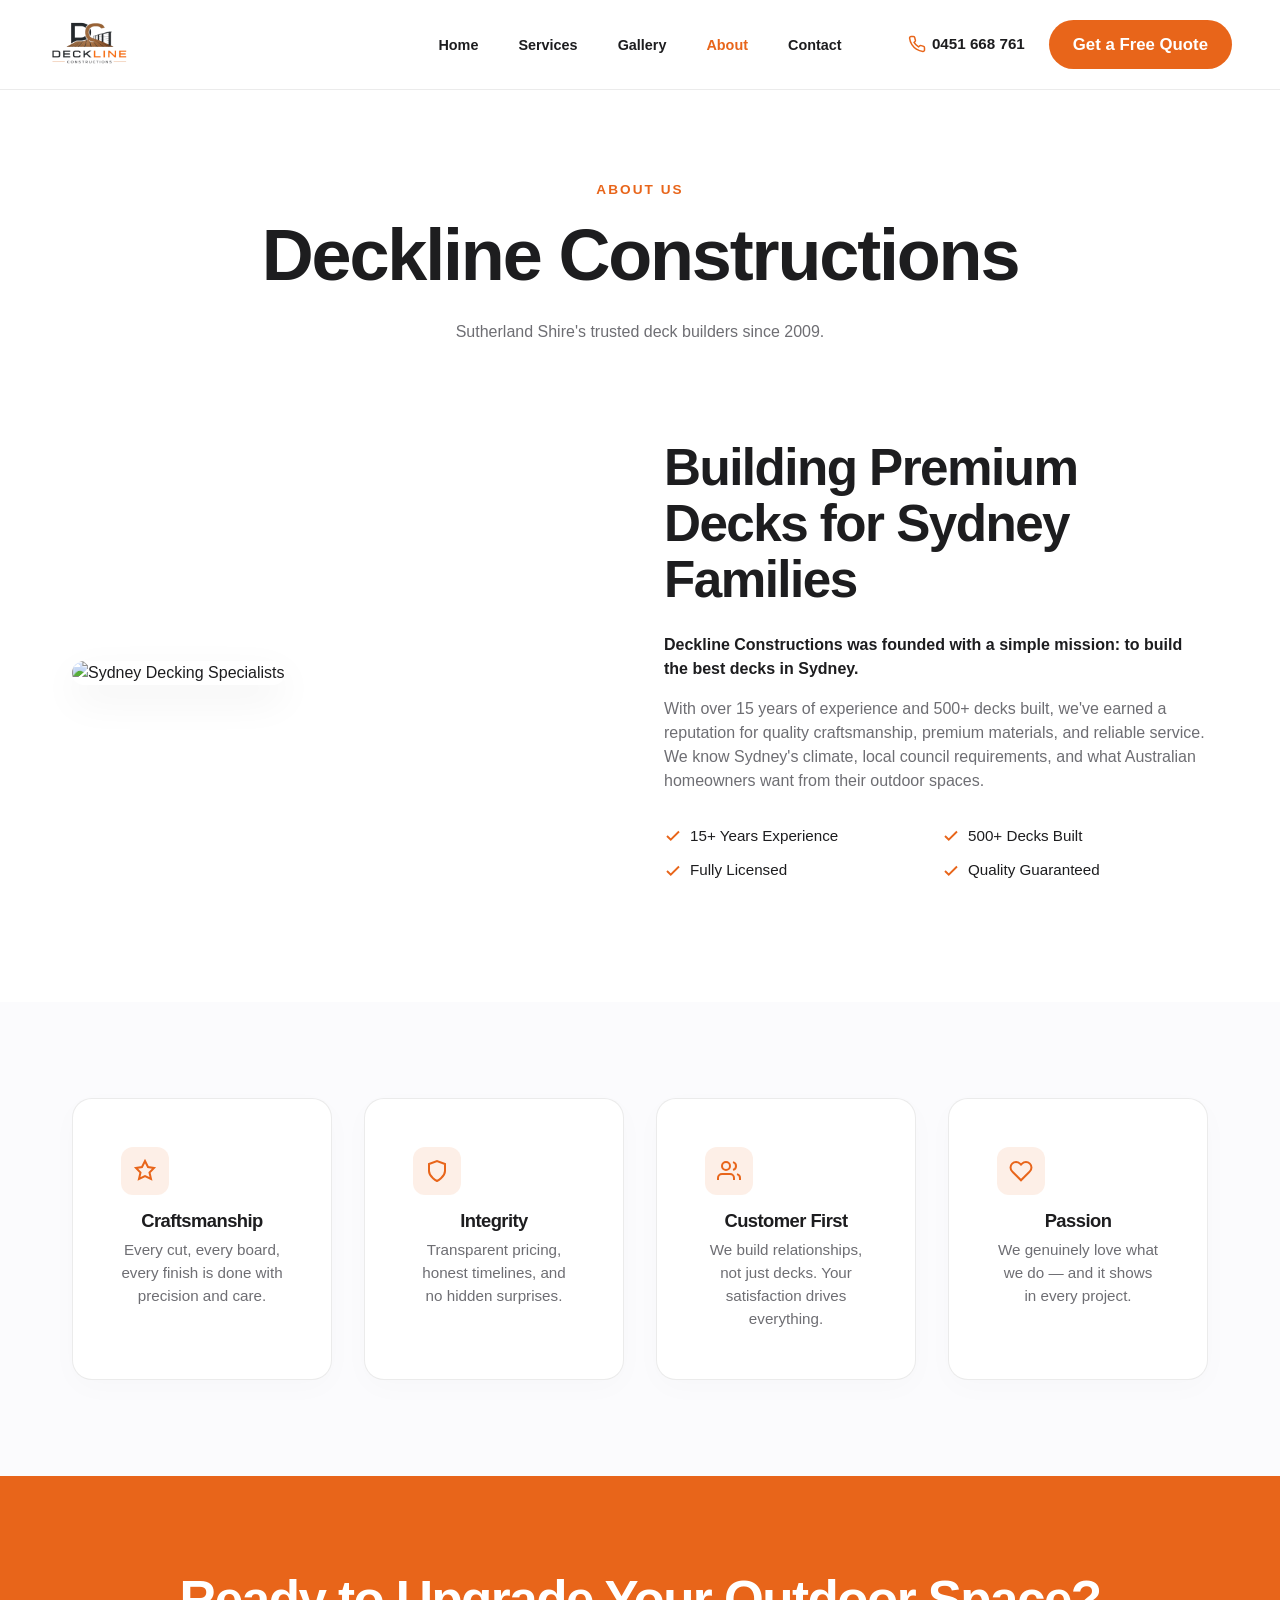
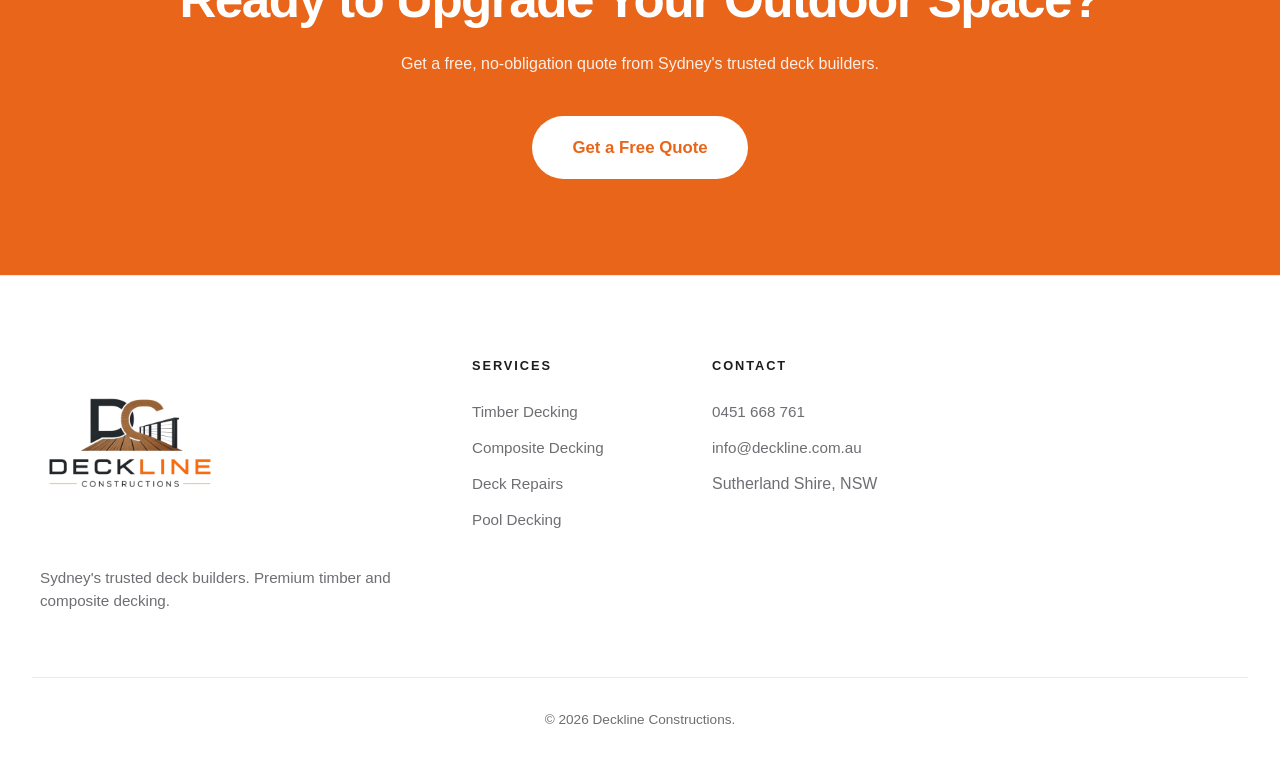
==== commit be9d0960: "Update about.html" ====
--- a/about.html
+++ b/about.html
@@ -7,6 +7,7 @@
   <meta name="description" content="Sutherland Shire's trusted deck builders since 2009. We specialise in premium timber and composite decking for Sydney families." />
   
   <style>
+/* ─── ULTIMATE EMBEDDED STYLESHEET ─── */
     :root {
       --bg-white: #FFFFFF; --bg-grey: #FBFBFD;
       --text-dark: #1D1D1F; --text-muted: #6E6E73;
@@ -16,15 +17,18 @@
       --ease: cubic-bezier(0.16, 1, 0.3, 1);
     }
     *, *::before, *::after { box-sizing: border-box; margin: 0; padding: 0; }
-    html { font-size: 16px; -webkit-font-smoothing: antialiased; background: var(--bg-grey); }
-    body { font-family: -apple-system, BlinkMacSystemFont, "SF Pro Display", sans-serif; background: var(--bg-grey); color: var(--text-dark); line-height: 1.5; overflow-x: hidden; }
-
+    
+    /* STRICT HORIZONTAL OVERFLOW PREVENTION */
+    html, body { font-size: 16px; -webkit-font-smoothing: antialiased; background: var(--bg-grey); overflow-x: hidden; width: 100%; position: relative; }
+    body { font-family: -apple-system, BlinkMacSystemFont, "SF Pro Display", sans-serif; color: var(--text-dark); line-height: 1.5; }
+
+    /* TYPOGRAPHY */
     h1, h2, h3, h4 { letter-spacing: -0.03em; font-weight: 700; line-height: 1.1; color: var(--text-dark); }
     h1 { font-size: clamp(2.5rem, 6vw, 4.5rem); margin: 0 auto; max-width: 1000px; }
     h2 { font-size: clamp(2rem, 4vw, 3.5rem); margin-bottom: 1rem; }
+    h3 { font-size: clamp(1.5rem, 2.5vw, 2rem); }
     h4 { font-size: 1.15rem; margin-bottom: 0.5rem; }
     p { font-size: clamp(1rem, 1.1vw, 1.1rem); color: var(--text-muted); }
-    
     .section-label { color: var(--accent); font-size: 0.85rem; font-weight: 700; text-transform: uppercase; letter-spacing: 0.15em; margin-bottom: 1rem; display: block; }
     .container { max-width: 1200px; margin: 0 auto; padding: 0 2rem; width: 100%; }
     .text-center { text-align: center; }
@@ -36,51 +40,107 @@
     .btn { display: inline-flex; align-items: center; justify-content: center; gap: 0.5rem; padding: 1.2rem 2.5rem; border-radius: 50px; font-weight: 600; font-size: 1.05rem; cursor: pointer; transition: all 0.3s var(--ease); text-decoration: none; border: none; }
     .btn-accent { background: var(--accent); color: white; }
     .btn-accent:hover { transform: scale(1.03); background: var(--accent-hover); box-shadow: 0 8px 25px rgba(232, 101, 26, 0.25); }
-
+    .btn-outline { background: transparent; color: var(--text-dark); border: 2px solid var(--border-light); }
+    .btn-outline:hover { background: var(--bg-white); transform: scale(1.03); border-color: rgba(0,0,0,0.2); box-shadow: 0 8px 25px rgba(0,0,0,0.05); }
+
+    /* NAV & MOBILE MENU */
     nav { position: fixed; top: 0; left: 0; right: 0; height: 90px; z-index: 100; display: flex; align-items: center; justify-content: space-between; padding: 0 3rem; background: rgba(255, 255, 255, 0.9); backdrop-filter: saturate(180%) blur(20px); -webkit-backdrop-filter: saturate(180%) blur(20px); border-bottom: 1px solid var(--border-light); transition: all 0.3s var(--ease); }
     .nav-logo { text-decoration: none; display: flex; align-items: center; height: 75px; }
     .full-logo { height: 75px; max-height: 75px; width: auto; max-width: 280px; object-fit: contain; display: block; transform: scale(1.1); transform-origin: left center; }
-    
     .nav-links { display: none; gap: 2.5rem; list-style: none; position: absolute; left: 50%; transform: translateX(-50%); }
     .nav-links a { color: var(--text-dark); text-decoration: none; font-size: 0.9rem; font-weight: 600; transition: color 0.3s; }
     .nav-links a:hover { color: var(--accent) !important; }
     .nav-actions { display: flex; gap: 1.5rem; align-items: center; }
     .nav-phone { color: var(--text-dark); font-weight: 600; text-decoration: none; display: flex; align-items: center; gap: 6px; font-size: 0.95rem; }
+    
     .hamburger { display: none; background: transparent; border: none; cursor: pointer; padding: 0.5rem; }
     .hamburger svg { width: 28px; height: 28px; stroke: var(--text-dark); }
+    .mobile-menu { position: fixed; top: 80px; left: 0; right: 0; background: var(--bg-white); border-bottom: 1px solid var(--border-light); box-shadow: 0 10px 30px rgba(0,0,0,0.1); display: flex; flex-direction: column; padding: 2rem; gap: 1.5rem; transform: translateY(-150%); opacity: 0; transition: all 0.4s var(--ease); z-index: 99; pointer-events: none; }
+    .mobile-menu.active { transform: translateY(0); opacity: 1; pointer-events: all; }
+    .mobile-menu a { font-size: 1.1rem; font-weight: 600; color: var(--text-dark); text-decoration: none; padding-bottom: 0.5rem; border-bottom: 1px solid var(--border-light); }
+    .mobile-menu a:last-child { border-bottom: none; }
+    .mobile-menu .btn-accent { border: none; padding: 1rem; margin-top: 1rem; text-align: center; color: white; }
+
     @media (min-width: 1024px) { .nav-links { display: flex; } }
 
+    /* SECTIONS */
     section { padding: 6rem 0; }
     .bg-white { background: var(--bg-white); }
-    .grid-2 { display: grid; grid-template-columns: 1fr; gap: 4rem; align-items: center; }
-    @media (min-width: 900px) { .grid-2 { grid-template-columns: 1fr 1fr; } }
-    
-    .card { background: var(--bg-white); padding: 3rem; border-radius: var(--radius-lg); border: 1px solid var(--border-light); box-shadow: 0 8px 30px rgba(0,0,0,0.02); transition: transform 0.3s var(--ease), box-shadow 0.3s var(--ease); }
-    .card-icon { width: 48px; height: 48px; background: rgba(232, 101, 26, 0.1); color: var(--accent); border-radius: 12px; display: flex; align-items: center; justify-content: center; margin-bottom: 1rem; margin-left: auto; margin-right: auto;}
-    
-    .service-img { width: 100%; border-radius: var(--radius-lg); aspect-ratio: 4/3; object-fit: cover; box-shadow: 0 15px 40px rgba(0,0,0,0.06); }
-    .service-list { list-style: none; margin: 1.5rem 0 2.5rem; display: grid; grid-template-columns: 1fr 1fr; gap: 0.75rem; }
+    .card { background: var(--bg-white); padding: 3rem; border-radius: var(--radius-lg); border: 1px solid var(--border-light); box-shadow: 0 8px 30px rgba(0,0,0,0.02); }
+    .card:hover { transform: translateY(-4px); box-shadow: 0 15px 40px rgba(0,0,0,0.05); }
+    .card-icon { width: 48px; height: 48px; background: rgba(232, 101, 26, 0.1); color: var(--accent); border-radius: 12px; display: flex; align-items: center; justify-content: center; margin-bottom: 1rem; }
+
+    /* HERO */
+    #hero { position: relative; height: 100vh; min-height: 700px; display: flex; flex-direction: column; align-items: center; justify-content: center; overflow: hidden; background: var(--bg-white); padding-top: 90px; }
+    .hero-img-bg { position: absolute; inset: 0; width: 100%; height: 100%; object-fit: cover; opacity: 0.04; transform: scale(1.05); animation: slowPan 25s infinite alternate linear; }
+    .hero-content { position: relative; z-index: 2; text-align: center; width: 100%; margin-top: 20px;}
+    .hero-heading { margin-bottom: 1rem; line-height: 1;}
+    .hero-heading span { color: var(--accent); }
+    .hero-paragraph { margin-bottom: 2.5rem; max-width: 600px; margin-left: auto; margin-right: auto; }
+    .hero-actions { display: flex; gap: 1rem; justify-content: center; flex-wrap: wrap; }
+    .stats-row { display: flex; flex-wrap: wrap; justify-content: center; gap: 4rem; margin-top: 5rem; border-top: 1px solid var(--border-light); padding-top: 3rem; width: 100%; max-width: 800px; }
+    .stat-num { font-size: 2.75rem; font-weight: 800; color: var(--text-dark); letter-spacing: -0.04em; line-height: 1; margin-bottom: 0.25rem;}
+    .stat-label { font-size: 0.8rem; text-transform: uppercase; color: var(--text-muted); font-weight: 700; letter-spacing: 0.1em; }
+
+    /* GRIDS */
+    .grid-3 { display: grid; grid-template-columns: repeat(auto-fit, minmax(280px, 1fr)); gap: 1.5rem; }
+    .grid-2 { display: grid; grid-template-columns: 1fr; gap: 3rem; align-items: center; }
+    @media (min-width: 900px) { .grid-2 { grid-template-columns: 1fr 1fr; } .reverse-layout .grid-text { order: 2; } .reverse-layout .grid-img { order: 1; } }
+
+    .service-row { margin-bottom: 5rem; } .service-row:last-child { margin-bottom: 0; }
+    .service-img { width: 100%; max-height: 380px; border-radius: var(--radius-lg); aspect-ratio: 16/9; object-fit: cover; box-shadow: 0 15px 40px rgba(0,0,0,0.06); }
+    .service-list { list-style: none; margin: 1.5rem 0; display: grid; grid-template-columns: 1fr 1fr; gap: 0.75rem; }
     .service-list li { display: flex; align-items: center; gap: 0.5rem; font-size: 0.95rem; font-weight: 500; color: var(--text-dark); }
     .service-list li svg { color: var(--accent); flex-shrink: 0; width: 18px; height: 18px; }
-
+    
+    .area-pill { background: var(--bg-white); padding: 0.75rem 1.5rem; border-radius: 50px; font-weight: 600; font-size: 0.9rem; border: 1px solid var(--border-light); display: inline-flex; align-items: center; gap: 0.5rem; color: var(--text-dark); }
+    .area-pill svg { color: var(--accent); width: 16px; height: 16px;}
+
+    /* FORMS & CONTACT */
+    .contact-grid { display: grid; grid-template-columns: 1fr; gap: 4rem; align-items: start; }
+    .form-split { display: grid; grid-template-columns: 1fr; gap: 1rem; margin-bottom: 1.5rem; }
+    @media (min-width: 900px) { .contact-grid { grid-template-columns: 1fr 1fr; } .form-split { grid-template-columns: 1fr 1fr; } }
+    .form-label { font-size: 0.85rem; font-weight: 700; display: block; margin-bottom: 0.5rem; color: var(--text-dark); }
+    .form-input { width: 100%; background: var(--bg-white); border: 1px solid var(--border-light); padding: 1rem; border-radius: 8px; font-size: 1rem; font-family: inherit; outline: none; transition: border 0.3s ease; }
+    .form-input:focus { border-color: var(--accent); box-shadow: 0 0 0 3px rgba(232,101,26,0.1); }
+    .contact-item { display: flex; gap: 1.5rem; margin-bottom: 2rem; align-items: flex-start; }
+    .contact-item-title { font-size: 0.85rem; color: var(--text-muted); font-weight: 700; text-transform: uppercase; letter-spacing: 0.05em; margin-bottom: 0.25rem; }
+    .contact-item-value { font-size: 1.25rem; font-weight: 700; color: var(--text-dark); text-decoration: none; }
+    .contact-item-sub { font-size: 1rem; color: var(--text-muted); margin-top: 0.25rem; }
+
+    /* FOOTER */
     footer { background: var(--bg-white); padding: 5rem 2rem 2rem; color: var(--text-muted); border-top: 1px solid var(--border-light); }
     .footer-grid { display: grid; grid-template-columns: 2fr 1fr 1fr 1.5fr; gap: 3rem; max-width: 1200px; margin: 0 auto; }
     .footer-title { color: var(--text-dark); font-size: 0.8rem; text-transform: uppercase; letter-spacing: 0.15em; margin-bottom: 1.5rem; font-weight: 700; }
     .footer-links { list-style: none; display: flex; flex-direction: column; gap: 0.75rem; }
     .footer-links a { color: var(--text-muted); text-decoration: none; font-size: 0.95rem; transition: color 0.2s; }
     .footer-links a:hover { color: var(--accent); }
-
-    /* PERFECTED MOBILE OVERRIDES */
+    
+    @keyframes slowPan { from { transform: scale(1.05) translateY(0); } to { transform: scale(1.1) translateY(-2%); } }
+
+    /* MEDIA QUERIES - MOBILE PERFECTED */
     @media (max-width: 1024px) { 
       .nav-links, .nav-phone, .nav-cta { display: none !important; } 
       .hamburger { display: block; }
       nav { padding: 0 1.5rem; height: 80px; }
-      .nav-logo { height: 45px; }
-      .full-logo { height: 45px; max-height: 45px; transform: scale(1); }
-      .footer-grid { grid-template-columns: 1fr 1fr; } 
+
+      /* MASSIVE LOGO MOBILE FIX */
+      .nav-logo { height: 60px; display: flex; align-items: center; }
+      .full-logo { height: 60px; max-height: 60px; transform: scale(1.6); transform-origin: left center; margin-left: 5px;}
+      
+      #hero { height: auto; min-height: 100vh; justify-content: flex-start; padding-top: 130px; padding-bottom: 4rem; }
+      .stats-row { flex-direction: column; gap: 2.5rem; align-items: center; margin-top: 3rem; padding-top: 2.5rem; }
+      .stat-num { font-size: 3rem; margin-bottom: 0.2rem; }
+      
       .service-list { grid-template-columns: 1fr; }
     }
-    @media (max-width: 600px) { .footer-grid { grid-template-columns: 1fr; } }
+    
+    /* MOBILE FOOTER STACKING */
+    @media (max-width: 768px) { 
+      .footer-grid { grid-template-columns: 1fr; text-align: center; gap: 2.5rem; } 
+      .footer-grid img { margin: 0 auto 1.5rem !important; transform: scale(1.2); }
+      .footer-links { align-items: center; }
+    }
   </style>
 </head>
 <body>
@@ -103,6 +163,16 @@
     </div>
   </nav>
 
+  <div class="mobile-menu" id="mobileMenu">
+    <a href="index.html">Home</a>
+    <a href="services.html">Services</a>
+    <a href="gallery.html">Gallery</a>
+    <a href="about.html">About</a>
+    <a href="contact.html">Contact</a>
+    <a href="tel:0451668761" style="color: var(--accent); border: none; padding-top: 0.5rem;">📞 0451 668 761</a>
+    <a href="contact.html" class="btn btn-accent">Get a Free Quote</a>
+  </div>
+
   <header style="padding-top: 180px; padding-bottom: 4rem; background: var(--bg-white);">
     <div class="container text-center reveal">
       <span class="section-label">About Us</span>
@@ -113,11 +183,14 @@
 
   <section class="bg-white" style="padding-top: 2rem;">
     <div class="container grid-2">
-      <div class="reveal"><img src="/api/placeholder/800/600" class="service-img" alt="Sydney Decking Specialists"></div>
+      <div class="reveal">
+        <img src="/api/placeholder/800/600" class="service-img" alt="Sydney Decking Specialists">
+      </div>
       <div class="reveal delay-1">
         <h2 style="margin-bottom: 1.5rem;">Building Premium Decks for Sydney Families</h2>
         <p style="color: var(--text-dark); font-weight: 600; margin-bottom: 1rem;">Deckline Constructions was founded with a simple mission: to build the best decks in Sydney.</p>
         <p style="margin-bottom: 2rem;">With over 15 years of experience and 500+ decks built, we've earned a reputation for quality craftsmanship, premium materials, and reliable service. We know Sydney's climate, local council requirements, and what Australian homeowners want from their outdoor spaces.</p>
+        
         <ul class="service-list">
           <li><svg viewBox="0 0 24 24" fill="none" stroke="currentColor" stroke-width="2.5"><polyline points="20 6 9 17 4 12"/></svg> 15+ Years Experience</li>
           <li><svg viewBox="0 0 24 24" fill="none" stroke="currentColor" stroke-width="2.5"><polyline points="20 6 9 17 4 12"/></svg> 500+ Decks Built</li>
@@ -181,6 +254,13 @@
     window.addEventListener('scroll', () => { nav.style.background = window.scrollY > 50 ? 'rgba(255, 255, 255, 0.95)' : 'rgba(255, 255, 255, 0.9)'; nav.style.boxShadow = window.scrollY > 50 ? '0 10px 30px rgba(0,0,0,0.05)' : 'none'; });
     const observer = new IntersectionObserver((entries) => { entries.forEach(e => { if(e.isIntersecting) { e.target.classList.add('visible'); observer.unobserve(e.target); }}); }, { threshold: 0.1 });
     document.querySelectorAll('.reveal').forEach(el => observer.observe(el));
+    
+    // Mobile Menu Toggle
+    const hamburger = document.querySelector('.hamburger');
+    const mobileMenu = document.getElementById('mobileMenu');
+    if(hamburger && mobileMenu) {
+      hamburger.addEventListener('click', () => mobileMenu.classList.toggle('active'));
+    }
   </script>
 </body>
 </html>
